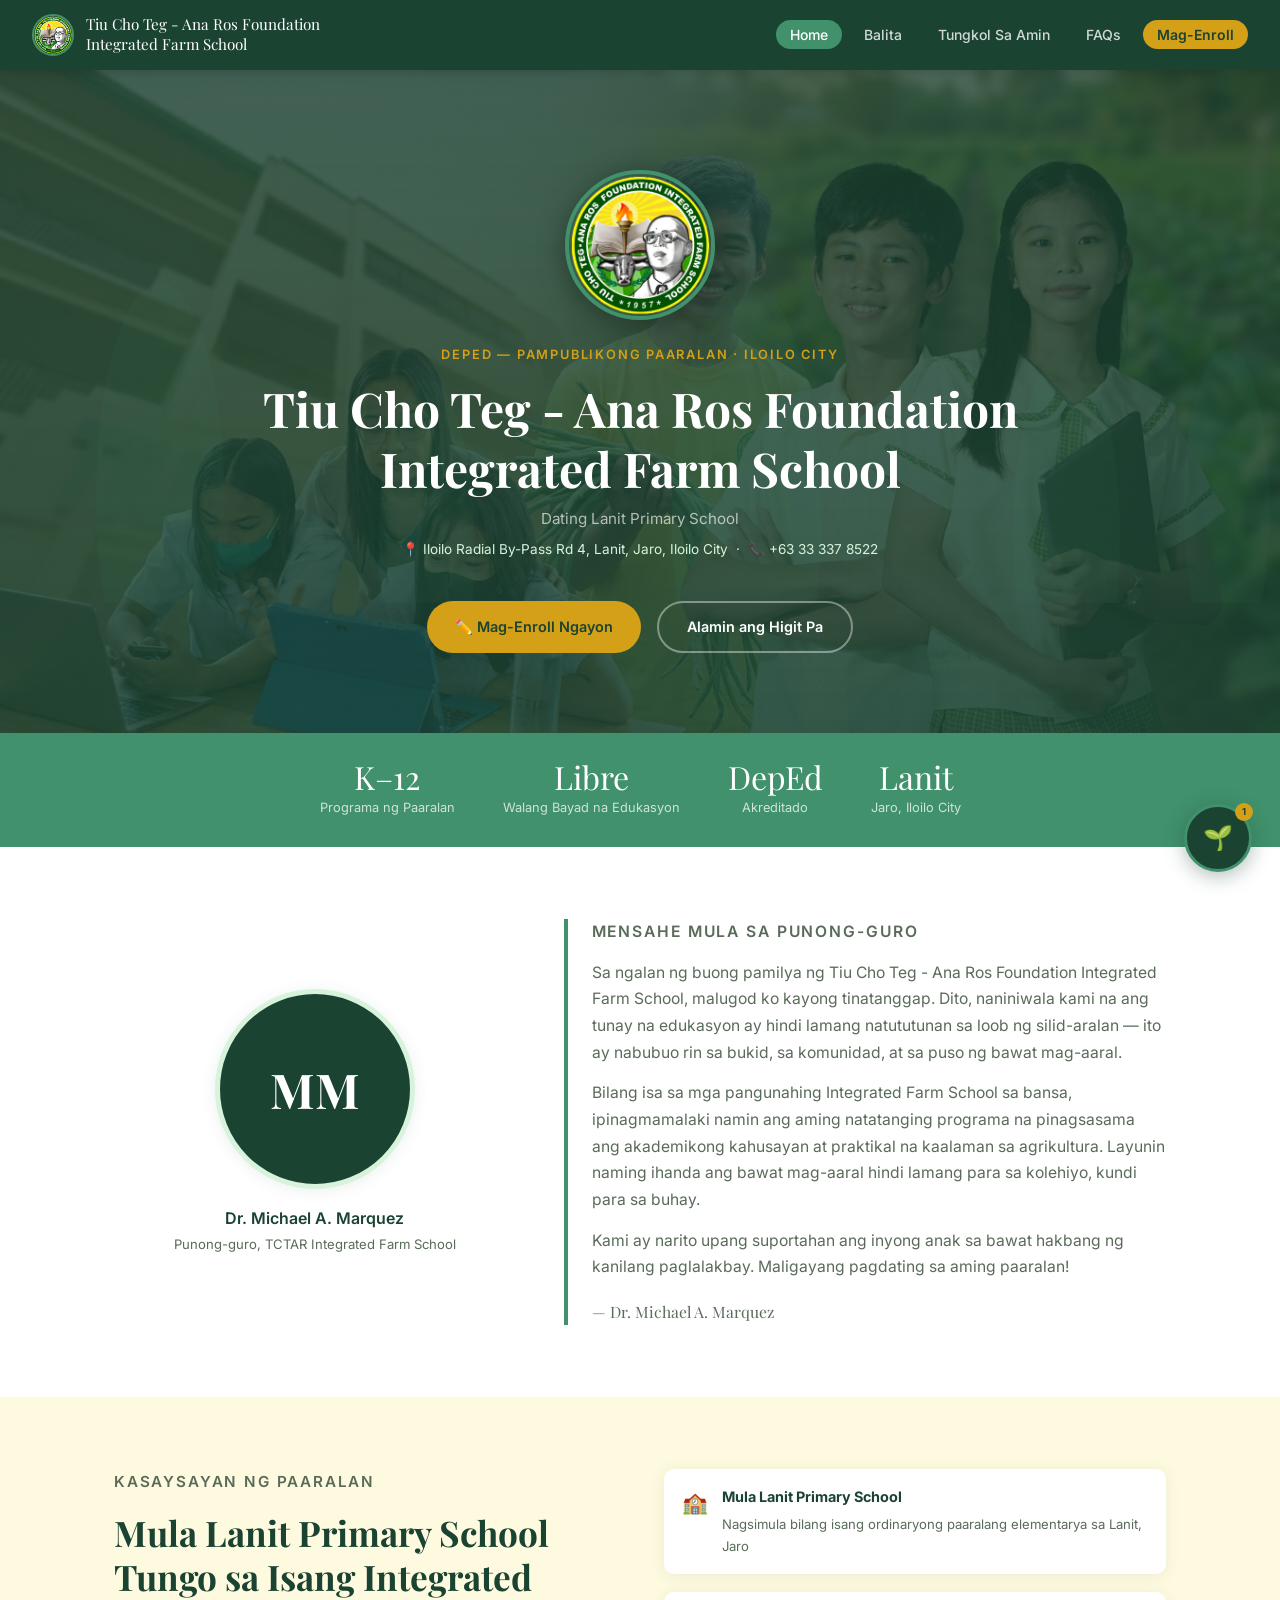
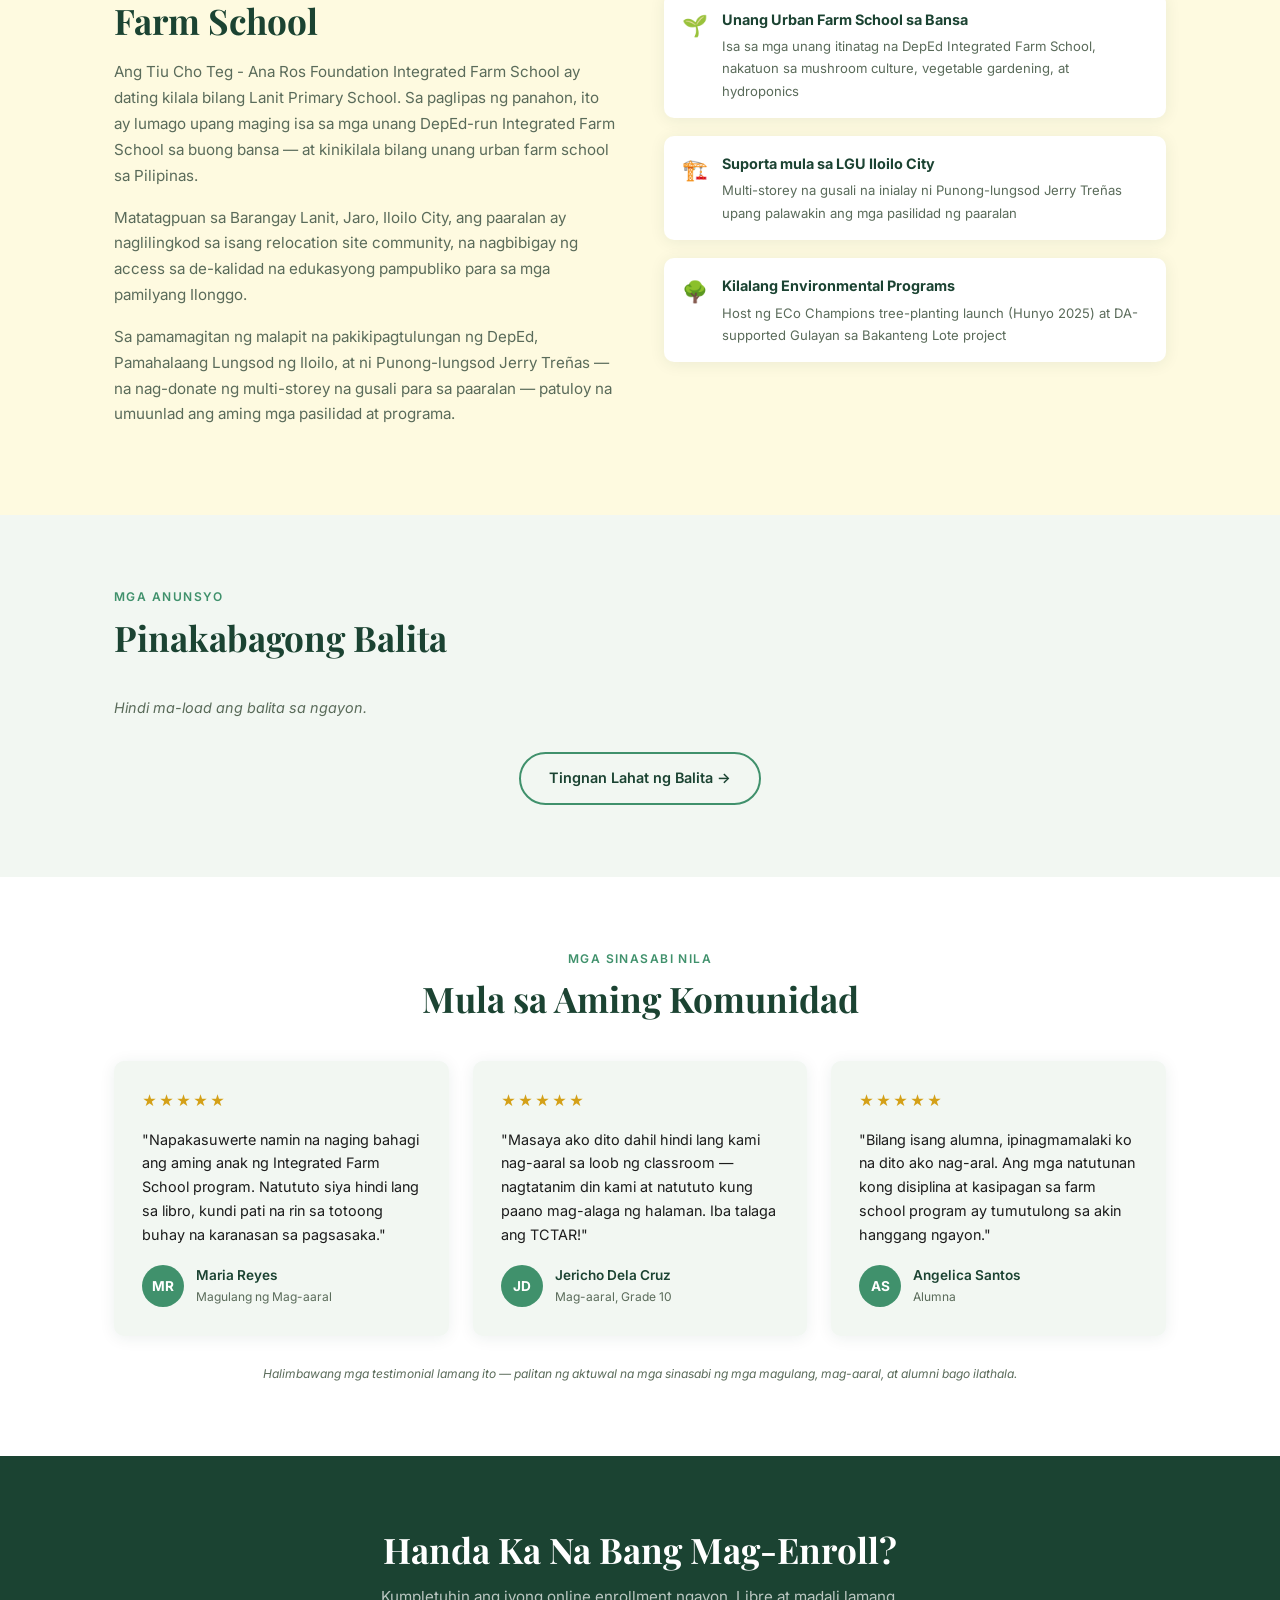
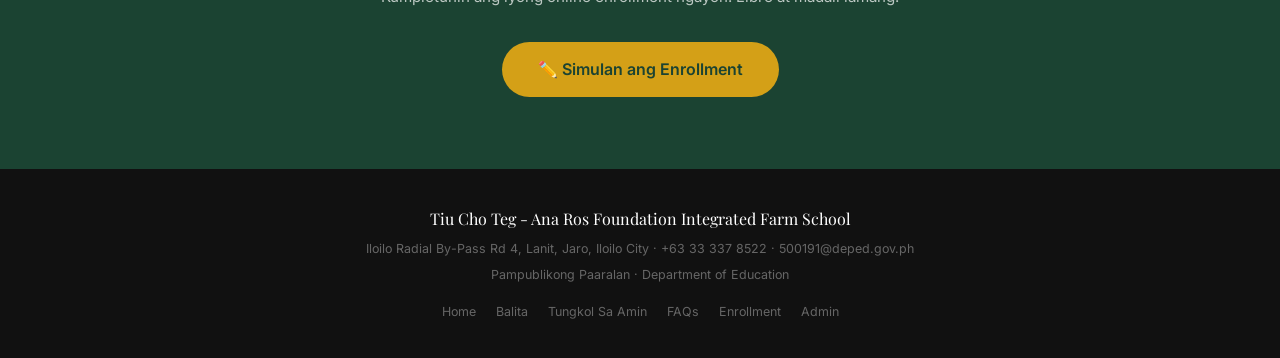
==== index.html @ 8db7ed6f "Add files via upload" ====
<!DOCTYPE html>
<html lang="fil">
<head>
  <meta charset="UTF-8" />
  <meta name="viewport" content="width=device-width, initial-scale=1.0" />
  <title>Tiu Cho Teg - Ana Ros Foundation Integrated Farm School</title>
  <link rel="icon" type="image/png" href="assets/logo.png" />
  <link href="https://fonts.googleapis.com/css2?family=Playfair+Display:wght@600;700&family=Inter:wght@300;400;500;600&display=swap" rel="stylesheet" />
  <style>
/* ============================================================
   TOKENS
============================================================ */
:root {
  --green-dark:   #1B4332;
  --green-mid:    #40916C;
  --green-light:  #D8F3DC;
  --cream:        #FEFAE0;
  --bg:           #F2F7F2;
  --text:         #1C1C1C;
  --text-muted:   #5A6B5A;
  --gold:         #D4A017;
  --white:        #FFFFFF;
  --radius:       10px;
  --shadow:       0 2px 16px rgba(27,67,50,0.08);
}

/* ============================================================
   RESET & BASE
============================================================ */
*, *::before, *::after { box-sizing: border-box; margin: 0; padding: 0; }
html { scroll-behavior: smooth; }
body {
  font-family: 'Inter', sans-serif;
  background: var(--bg);
  color: var(--text);
  line-height: 1.7;
}
img { max-width: 100%; display: block; }
a { color: inherit; text-decoration: none; }

h1, h2, h3 { font-family: 'Playfair Display', serif; line-height: 1.25; }

.container {
  max-width: 1100px;
  margin: 0 auto;
  padding: 0 24px;
}

.section-label {
  font-size: 0.75rem;
  font-weight: 600;
  letter-spacing: 0.12em;
  text-transform: uppercase;
  color: var(--green-mid);
  margin-bottom: 8px;
}

.section-title {
  font-size: clamp(1.6rem, 3vw, 2.2rem);
  color: var(--green-dark);
  margin-bottom: 16px;
}

/* ============================================================
   NAVIGATION
============================================================ */
nav {
  background: var(--green-dark);
  position: sticky;
  top: 0;
  z-index: 100;
  box-shadow: 0 2px 12px rgba(0,0,0,0.2);
}

.nav-inner {
  display: flex;
  align-items: center;
  justify-content: space-between;
  padding: 14px 32px;
  width: 100%;
}

.nav-brand {
  display: flex;
  align-items: center;
  gap: 12px;
  flex-shrink: 0;
}

.nav-logo {
  width: 42px;
  height: 42px;
  border-radius: 50%;
  object-fit: cover;
  border: 2px solid var(--green-mid);
}

.nav-name {
  font-family: 'Playfair Display', serif;
  color: var(--white);
  font-size: 0.95rem;
  line-height: 1.3;
  max-width: 260px;
}

.nav-links {
  display: flex;
  align-items: center;
  gap: 8px;
  list-style: none;
  margin-left: auto;
}

.nav-links a {
  color: rgba(255,255,255,0.8);
  font-size: 0.875rem;
  font-weight: 500;
  padding: 6px 14px;
  border-radius: 20px;
  transition: background 0.2s, color 0.2s;
  white-space: nowrap;
}

.nav-links a:hover,
.nav-links a.active {
  background: var(--green-mid);
  color: var(--white);
}

.nav-enroll {
  background: var(--gold) !important;
  color: var(--green-dark) !important;
  font-weight: 600 !important;
}

.nav-enroll:hover {
  background: #b8880f !important;
  color: var(--white) !important;
}

/* ============================================================
   HERO SECTION
============================================================ */
#hero {
  position: relative;
  background:
    linear-gradient(180deg, rgba(27,67,50,0.78), rgba(27,67,50,0.88)),
    url('assets/Hero.png') center center / cover no-repeat;
  overflow: hidden;
  padding: 100px 24px 80px;
  text-align: center;
}

.hero-bg {
  position: absolute;
  inset: 0;
  opacity: 0.06;
  pointer-events: none;
}

.leaf {
  animation: sway 8s ease-in-out infinite;
  transform-origin: bottom center;
}

.leaf:nth-child(2) { animation-delay: -2s; }
.leaf:nth-child(3) { animation-delay: -4s; }
.leaf:nth-child(4) { animation-delay: -6s; }

@keyframes sway {
  0%, 100% { transform: rotate(-3deg); }
  50%       { transform: rotate(3deg); }
}

@media (prefers-reduced-motion: reduce) {
  .leaf { animation: none; }
}

.hero-content {
  position: relative;
  z-index: 1;
}

.hero-logo {
  width: 150px;
  height: 150px;
  border-radius: 50%;
  object-fit: cover;
  border: 4px solid var(--green-mid);
  margin: 0 auto 24px;
  box-shadow: 0 6px 28px rgba(0,0,0,0.35);
}

.hero-tagline {
  font-size: 0.8rem;
  font-weight: 600;
  letter-spacing: 0.14em;
  text-transform: uppercase;
  color: var(--gold);
  margin-bottom: 12px;
}

.hero-title {
  font-size: clamp(1.8rem, 4vw, 3rem);
  color: var(--white);
  margin-bottom: 8px;
  max-width: 800px;
  margin-left: auto;
  margin-right: auto;
}

.hero-sub {
  font-size: 0.95rem;
  color: rgba(255,255,255,0.65);
  margin-bottom: 6px;
}

.hero-location {
  font-size: 0.85rem;
  color: var(--green-light);
  margin-bottom: 40px;
}

.hero-actions {
  display: flex;
  gap: 16px;
  justify-content: center;
  flex-wrap: wrap;
}

.btn {
  display: inline-flex;
  align-items: center;
  gap: 8px;
  padding: 12px 28px;
  border-radius: 30px;
  font-size: 0.9rem;
  font-weight: 600;
  cursor: pointer;
  border: none;
  transition: transform 0.15s, box-shadow 0.15s;
}

.btn:hover { transform: translateY(-2px); box-shadow: 0 4px 16px rgba(0,0,0,0.2); }

.btn-primary {
  background: var(--gold);
  color: var(--green-dark);
}

.btn-outline {
  background: transparent;
  color: var(--white);
  border: 2px solid rgba(255,255,255,0.4);
}

.btn-outline:hover { border-color: var(--white); }

/* ============================================================
   STATS STRIP
============================================================ */
#stats {
  background: var(--green-mid);
  padding: 28px 24px;
}

.stats-grid {
  display: flex;
  justify-content: center;
  gap: 48px;
  flex-wrap: wrap;
  max-width: 1100px;
  margin: 0 auto;
  text-align: center;
}

.stat-number {
  font-family: 'Playfair Display', serif;
  font-size: 2rem;
  color: var(--white);
  line-height: 1;
}

.stat-label {
  font-size: 0.8rem;
  color: rgba(255,255,255,0.75);
  margin-top: 4px;
}

/* ============================================================
   PRINCIPAL WELCOME SECTION
============================================================ */
#principal-welcome {
  padding: 72px 0;
  background: var(--white);
}

.principal-grid {
  display: grid;
  grid-template-columns: 0.8fr 1.2fr;
  gap: 48px;
  align-items: center;
}

@media (max-width: 720px) {
  .principal-grid { grid-template-columns: 1fr; gap: 32px; }
}

.principal-photo-wrap {
  text-align: center;
}

.principal-photo {
  width: 200px;
  height: 200px;
  border-radius: 50%;
  margin: 0 auto 16px;
  background: var(--green-dark);
  color: var(--white);
  display: flex;
  align-items: center;
  justify-content: center;
  font-family: 'Playfair Display', serif;
  font-size: 3rem;
  font-weight: 700;
  border: 5px solid var(--green-light);
  box-shadow: var(--shadow);
}

.principal-name {
  font-weight: 600;
  color: var(--green-dark);
  font-size: 1rem;
}

.principal-role {
  font-size: 0.82rem;
  color: var(--text-muted);
}

.principal-quote {
  position: relative;
  padding-left: 24px;
  border-left: 4px solid var(--green-mid);
}

.principal-quote p {
  color: var(--text-muted);
  font-size: 0.98rem;
  margin-bottom: 14px;
}

.principal-quote p:last-of-type { margin-bottom: 0; }

.principal-signoff {
  margin-top: 18px;
  font-family: 'Playfair Display', serif;
  color: var(--green-dark);
  font-size: 1.05rem;
}

/* ============================================================
   SCHOOL HISTORY SECTION
============================================================ */
#school-history {
  padding: 72px 0;
  background: var(--cream);
}

.history-grid {
  display: grid;
  grid-template-columns: 1fr 1fr;
  gap: 48px;
  align-items: start;
}

@media (max-width: 720px) {
  .history-grid { grid-template-columns: 1fr; gap: 28px; }
}

.history-text p {
  color: var(--text-muted);
  font-size: 0.95rem;
  margin-bottom: 16px;
}

.history-milestones {
  display: flex;
  flex-direction: column;
  gap: 18px;
}

.milestone-item {
  display: flex;
  gap: 14px;
  align-items: flex-start;
  background: var(--white);
  border-radius: var(--radius);
  padding: 16px 18px;
  box-shadow: var(--shadow);
}

.milestone-icon {
  font-size: 1.3rem;
  flex-shrink: 0;
}

.milestone-item h4 {
  font-size: 0.9rem;
  color: var(--green-dark);
  margin-bottom: 3px;
}

.milestone-item p {
  font-size: 0.82rem;
  color: var(--text-muted);
  margin: 0;
}

/* ============================================================
   VIDEO HIGHLIGHT SECTION
============================================================ */
#video-highlight {
  padding: 72px 0;
  background: var(--white);
}

.video-highlight-header {
  text-align: center;
  max-width: 640px;
  margin: 0 auto 36px;
}

.video-embed-wrapper {
  position: relative;
  width: 100%;
  max-width: 860px;
  margin: 0 auto;
  border-radius: 16px;
  overflow: hidden;
  box-shadow: var(--shadow);
  background: var(--green-dark);
}

.video-embed-wrapper::before {
  content: "";
  display: block;
  padding-top: 56.25%;
}

.video-embed-wrapper iframe {
  position: absolute;
  inset: 0;
  width: 100%;
  height: 100%;
  border: 0;
}

/* ============================================================
   ANNOUNCEMENTS SECTION
============================================================ */
#announcements {
  padding: 72px 0;
  background: var(--bg);
}

.announcements-header {
  margin-bottom: 36px;
}

.announcements-grid {
  display: grid;
  grid-template-columns: repeat(auto-fill, minmax(300px, 1fr));
  gap: 24px;
}

.announcement-card {
  background: var(--white);
  border-radius: var(--radius);
  padding: 28px;
  box-shadow: var(--shadow);
  border-left: 4px solid var(--green-mid);
  transition: transform 0.2s;
}

.announcement-card:hover { transform: translateY(-3px); }

.badge {
  display: inline-block;
  background: var(--green-light);
  color: var(--green-dark);
  font-size: 0.7rem;
  font-weight: 700;
  letter-spacing: 0.08em;
  text-transform: uppercase;
  padding: 3px 10px;
  border-radius: 20px;
  margin-bottom: 12px;
}

.badge-gold {
  background: #FFF3CD;
  color: #856404;
}

.announcement-card h3 {
  font-size: 1.1rem;
  color: var(--green-dark);
  margin-bottom: 10px;
}

.announcement-card p {
  font-size: 0.9rem;
  color: var(--text-muted);
  line-height: 1.6;
}

.announcement-date {
  font-size: 0.78rem;
  color: var(--text-muted);
  margin-top: 16px;
}

.no-content {
  color: var(--text-muted);
  font-size: 0.9rem;
  font-style: italic;
}

/* ============================================================
   TESTIMONIALS SECTION
============================================================ */
#testimonials {
  padding: 72px 0;
  background: var(--white);
}

.testimonials-header {
  text-align: center;
  max-width: 640px;
  margin: 0 auto 40px;
}

.testimonials-grid {
  display: grid;
  grid-template-columns: repeat(auto-fit, minmax(280px, 1fr));
  gap: 24px;
}

.testimonial-card {
  background: var(--bg);
  border-radius: var(--radius);
  padding: 28px;
  box-shadow: var(--shadow);
  display: flex;
  flex-direction: column;
  gap: 14px;
}

.testimonial-stars {
  color: var(--gold);
  font-size: 0.9rem;
  letter-spacing: 2px;
}

.testimonial-text {
  font-size: 0.9rem;
  color: var(--text);
  line-height: 1.65;
  flex-grow: 1;
}

.testimonial-person {
  display: flex;
  align-items: center;
  gap: 12px;
  margin-top: 4px;
}

.testimonial-avatar {
  width: 42px;
  height: 42px;
  border-radius: 50%;
  background: var(--green-mid);
  color: var(--white);
  display: flex;
  align-items: center;
  justify-content: center;
  font-weight: 700;
  font-size: 0.85rem;
  flex-shrink: 0;
}

.testimonial-name {
  font-size: 0.85rem;
  font-weight: 600;
  color: var(--green-dark);
}

.testimonial-role {
  font-size: 0.75rem;
  color: var(--text-muted);
}

.testimonial-disclaimer {
  text-align: center;
  font-size: 0.75rem;
  color: var(--text-muted);
  font-style: italic;
  margin-top: 28px;
}

/* ============================================================
   ENROLLMENT CTA SECTION
============================================================ */
#enroll-cta {
  background: var(--green-dark);
  padding: 72px 24px;
  text-align: center;
}

#enroll-cta h2 {
  color: var(--white);
  font-size: clamp(1.6rem, 3vw, 2.2rem);
  margin-bottom: 12px;
}

#enroll-cta p {
  color: rgba(255,255,255,0.7);
  margin-bottom: 32px;
  font-size: 0.95rem;
}

/* ============================================================
   FOOTER
============================================================ */
footer {
  background: #111;
  padding: 36px 24px;
  text-align: center;
}

.footer-inner {
  max-width: 1100px;
  margin: 0 auto;
}

.footer-name {
  font-family: 'Playfair Display', serif;
  color: var(--white);
  font-size: 1rem;
  margin-bottom: 6px;
}

.footer-meta {
  font-size: 0.78rem;
  color: #666;
  margin-bottom: 4px;
}

.footer-links {
  display: flex;
  justify-content: center;
  gap: 20px;
  margin-top: 16px;
  flex-wrap: wrap;
}

.footer-links a {
  color: #666;
  font-size: 0.78rem;
  transition: color 0.2s;
}

.footer-links a:hover { color: var(--green-mid); }

/* ============================================================
   MOBILE NAV
============================================================ */
.nav-toggle {
  display: none;
  background: none;
  border: none;
  cursor: pointer;
  color: var(--white);
  font-size: 1.5rem;
  margin-left: 12px;
}

@media (max-width: 768px) {
  .nav-toggle { display: block; }
  .nav-links {
    display: none;
    position: absolute;
    top: 70px;
    left: 0;
    right: 0;
    background: var(--green-dark);
    flex-direction: column;
    align-items: stretch;
    padding: 16px 24px;
    gap: 4px;
    border-top: 1px solid rgba(255,255,255,0.1);
    margin-left: 0;
  }
  .nav-links.open { display: flex; }
  .nav-links a { padding: 10px 14px; }
}

  </style>
</head>
<body>

  <!-- NAVIGATION (injected by assets/nav.js) -->
  <div id="nav-root"></div>

  <!-- ============================================================
       HERO
  ============================================================ -->
  <section id="hero">
    <svg class="hero-bg" viewBox="0 0 1200 500" preserveAspectRatio="xMidYMid slice">
      <g fill="#40916C">
        <ellipse class="leaf" cx="150" cy="400" rx="60" ry="200" />
        <ellipse class="leaf" cx="400" cy="450" rx="45" ry="160" />
        <ellipse class="leaf" cx="700" cy="420" rx="70" ry="220" />
        <ellipse class="leaf" cx="1000" cy="440" rx="50" ry="180" />
        <ellipse class="leaf" cx="1150" cy="410" rx="40" ry="150" />
      </g>
    </svg>

    <div class="hero-content">
      <img src="assets/logo.png" alt="School Logo" class="hero-logo" />
      <p class="hero-tagline">DepEd — Pampublikong Paaralan · Iloilo City</p>
      <h1 class="hero-title">Tiu Cho Teg - Ana Ros Foundation Integrated Farm School</h1>
      <p class="hero-sub">Dating Lanit Primary School</p>
      <p class="hero-location">📍 Iloilo Radial By-Pass Rd 4, Lanit, Jaro, Iloilo City &nbsp;·&nbsp; 📞 +63 33 337 8522</p>
      <div class="hero-actions">
        <a href="enrollment.html" class="btn btn-primary">✏️ Mag-Enroll Ngayon</a>
        <a href="about.html" class="btn btn-outline">Alamin ang Higit Pa</a>
      </div>
    </div>
  </section>

  <!-- ============================================================
       STATS STRIP
  ============================================================ -->
  <section id="stats">
    <div class="stats-grid">
      <div>
        <div class="stat-number">K–12</div>
        <div class="stat-label">Programa ng Paaralan</div>
      </div>
      <div>
        <div class="stat-number">Libre</div>
        <div class="stat-label">Walang Bayad na Edukasyon</div>
      </div>
      <div>
        <div class="stat-number">DepEd</div>
        <div class="stat-label">Akreditado</div>
      </div>
      <div>
        <div class="stat-number">Lanit</div>
        <div class="stat-label">Jaro, Iloilo City</div>
      </div>
    </div>
  </section>

  <!-- ============================================================
       PRINCIPAL'S WELCOME MESSAGE
       Placeholder message — replace name, photo, and quote with
       the actual principal's before go-live.
  ============================================================ -->
  <section id="principal-welcome">
    <div class="container">
      <div class="principal-grid">
        <div class="principal-photo-wrap">
          <div class="principal-photo">MM</div>
          <div class="principal-name">Dr. Michael A. Marquez</div>
          <div class="principal-role">Punong-guro, TCTAR Integrated Farm School</div>
        </div>
        <div class="principal-quote">
          <p class="section-label">Mensahe Mula sa Punong-guro</p>
          <p>Sa ngalan ng buong pamilya ng Tiu Cho Teg - Ana Ros Foundation Integrated Farm School, malugod ko kayong tinatanggap. Dito, naniniwala kami na ang tunay na edukasyon ay hindi lamang natututunan sa loob ng silid-aralan — ito ay nabubuo rin sa bukid, sa komunidad, at sa puso ng bawat mag-aaral.</p>
          <p>Bilang isa sa mga pangunahing Integrated Farm School sa bansa, ipinagmamalaki namin ang aming natatanging programa na pinagsasama ang akademikong kahusayan at praktikal na kaalaman sa agrikultura. Layunin naming ihanda ang bawat mag-aaral hindi lamang para sa kolehiyo, kundi para sa buhay.</p>
          <p>Kami ay narito upang suportahan ang inyong anak sa bawat hakbang ng kanilang paglalakbay. Maligayang pagdating sa aming paaralan!</p>
          <p class="principal-signoff">— Dr. Michael A. Marquez</p>
        </div>
      </div>
    </div>
  </section>

  <!-- ============================================================
       SCHOOL HISTORY
  ============================================================ -->
  <section id="school-history">
    <div class="container">
      <div class="history-grid">
        <div class="history-text">
          <p class="section-label">Kasaysayan ng Paaralan</p>
          <h2 class="section-title">Mula Lanit Primary School Tungo sa Isang Integrated Farm School</h2>
          <p>Ang Tiu Cho Teg - Ana Ros Foundation Integrated Farm School ay dating kilala bilang Lanit Primary School. Sa paglipas ng panahon, ito ay lumago upang maging isa sa mga unang DepEd-run Integrated Farm School sa buong bansa — at kinikilala bilang unang urban farm school sa Pilipinas.</p>
          <p>Matatagpuan sa Barangay Lanit, Jaro, Iloilo City, ang paaralan ay naglilingkod sa isang relocation site community, na nagbibigay ng access sa de-kalidad na edukasyong pampubliko para sa mga pamilyang Ilonggo.</p>
          <p>Sa pamamagitan ng malapit na pakikipagtulungan ng DepEd, Pamahalaang Lungsod ng Iloilo, at ni Punong-lungsod Jerry Treñas — na nag-donate ng multi-storey na gusali para sa paaralan — patuloy na umuunlad ang aming mga pasilidad at programa.</p>
        </div>
        <div class="history-milestones">
          <div class="milestone-item">
            <div class="milestone-icon">🏫</div>
            <div>
              <h4>Mula Lanit Primary School</h4>
              <p>Nagsimula bilang isang ordinaryong paaralang elementarya sa Lanit, Jaro</p>
            </div>
          </div>
          <div class="milestone-item">
            <div class="milestone-icon">🌱</div>
            <div>
              <h4>Unang Urban Farm School sa Bansa</h4>
              <p>Isa sa mga unang itinatag na DepEd Integrated Farm School, nakatuon sa mushroom culture, vegetable gardening, at hydroponics</p>
            </div>
          </div>
          <div class="milestone-item">
            <div class="milestone-icon">🏗️</div>
            <div>
              <h4>Suporta mula sa LGU Iloilo City</h4>
              <p>Multi-storey na gusali na inialay ni Punong-lungsod Jerry Treñas upang palawakin ang mga pasilidad ng paaralan</p>
            </div>
          </div>
          <div class="milestone-item">
            <div class="milestone-icon">🌳</div>
            <div>
              <h4>Kilalang Environmental Programs</h4>
              <p>Host ng ECo Champions tree-planting launch (Hunyo 2025) at DA-supported Gulayan sa Bakanteng Lote project</p>
            </div>
          </div>
        </div>
      </div>
    </div>
  </section>

  <!-- ============================================================
       VIDEO HIGHLIGHT
  ============================================================ -->
  <section id="video-highlight" style="display:none;">
    <div class="container">
      <div class="video-highlight-header">
        <p class="section-label">Panoorin</p>
        <h2 class="section-title">Kilalanin ang Aming Paaralan</h2>
        <p id="videoDescription" style="color:var(--text-muted); font-size:0.92rem;"></p>
      </div>
      <div class="video-embed-wrapper" id="videoEmbedWrapper"></div>
    </div>
  </section>

  <!-- ============================================================
       LATEST ANNOUNCEMENT PREVIEW
  ============================================================ -->
  <section id="announcements">
    <div class="container">
      <div class="announcements-header">
        <p class="section-label">Mga Anunsyo</p>
        <h2 class="section-title">Pinakabagong Balita</h2>
      </div>
      <div class="announcements-grid" id="announcementsGrid">
        <p class="no-content">Naglo-load ng mga anunsyo...</p>
      </div>
      <div style="text-align:center; margin-top:32px;">
        <a href="announcements.html" class="btn btn-outline" style="color:var(--green-dark); border-color:var(--green-mid);">Tingnan Lahat ng Balita →</a>
      </div>
    </div>
  </section>

  <!-- ============================================================
       TESTIMONIALS (placeholder — replace with real quotes/photos)
  ============================================================ -->
  <section id="testimonials">
    <div class="container">
      <div class="testimonials-header">
        <p class="section-label">Mga Sinasabi Nila</p>
        <h2 class="section-title">Mula sa Aming Komunidad</h2>
      </div>
      <div class="testimonials-grid">
        <div class="testimonial-card">
          <div class="testimonial-stars">★★★★★</div>
          <p class="testimonial-text">"Napakasuwerte namin na naging bahagi ang aming anak ng Integrated Farm School program. Natututo siya hindi lang sa libro, kundi pati na rin sa totoong buhay na karanasan sa pagsasaka."</p>
          <div class="testimonial-person">
            <div class="testimonial-avatar">MR</div>
            <div>
              <div class="testimonial-name">Maria Reyes</div>
              <div class="testimonial-role">Magulang ng Mag-aaral</div>
            </div>
          </div>
        </div>
        <div class="testimonial-card">
          <div class="testimonial-stars">★★★★★</div>
          <p class="testimonial-text">"Masaya ako dito dahil hindi lang kami nag-aaral sa loob ng classroom — nagtatanim din kami at natututo kung paano mag-alaga ng halaman. Iba talaga ang TCTAR!"</p>
          <div class="testimonial-person">
            <div class="testimonial-avatar">JD</div>
            <div>
              <div class="testimonial-name">Jericho Dela Cruz</div>
              <div class="testimonial-role">Mag-aaral, Grade 10</div>
            </div>
          </div>
        </div>
        <div class="testimonial-card">
          <div class="testimonial-stars">★★★★★</div>
          <p class="testimonial-text">"Bilang isang alumna, ipinagmamalaki ko na dito ako nag-aral. Ang mga natutunan kong disiplina at kasipagan sa farm school program ay tumutulong sa akin hanggang ngayon."</p>
          <div class="testimonial-person">
            <div class="testimonial-avatar">AS</div>
            <div>
              <div class="testimonial-name">Angelica Santos</div>
              <div class="testimonial-role">Alumna</div>
            </div>
          </div>
        </div>
      </div>
      <p class="testimonial-disclaimer">Halimbawang mga testimonial lamang ito — palitan ng aktuwal na mga sinasabi ng mga magulang, mag-aaral, at alumni bago ilathala.</p>
    </div>
  </section>

  <!-- ============================================================
       ENROLLMENT CTA
  ============================================================ -->
  <section id="enroll-cta">
    <h2>Handa Ka Na Bang Mag-Enroll?</h2>
    <p>Kumpletuhin ang iyong online enrollment ngayon. Libre at madali lamang.</p>
    <a href="enrollment.html" class="btn btn-primary" style="font-size:1rem; padding:14px 36px;">
      ✏️ Simulan ang Enrollment
    </a>
  </section>

  <!-- FOOTER (injected by assets/nav.js) -->
  <div id="footer-root"></div>

  <!-- ============================================================
       SCRIPTS
  ============================================================ -->
  <script>
const SITE_LINKS = [
  { id: 'home',          href: 'index.html',         label: 'Home' },
  { id: 'announcements',  href: 'announcements.html', label: 'Balita' },
  { id: 'about',          href: 'about.html',         label: 'Tungkol Sa Amin' },
  { id: 'faqs',           href: 'faqs.html',          label: 'FAQs' },
  { id: 'enrollment',     href: 'enrollment.html',    label: 'Mag-Enroll', enroll: true },
];

function renderNav(activePage) {
  const root = document.getElementById('nav-root');
  if (!root) return;

  const linksHtml = SITE_LINKS.map(link => {
    const classes = [
      link.id === activePage ? 'active' : '',
      link.enroll ? 'nav-enroll' : ''
    ].filter(Boolean).join(' ');
    return `<li><a href="${link.href}"${classes ? ` class="${classes}"` : ''}>${link.label}</a></li>`;
  }).join('');

  root.innerHTML = `
    <nav>
      <div class="nav-inner">
        <div class="nav-brand">
          <a href="index.html" style="display:flex; align-items:center; gap:12px;">
            <img src="assets/logo.png" alt="School Logo" class="nav-logo" />
            <span class="nav-name">Tiu Cho Teg - Ana Ros Foundation Integrated Farm School</span>
          </a>
        </div>
        <button class="nav-toggle" onclick="toggleNav()" aria-label="Menu">☰</button>
        <ul class="nav-links" id="navLinks">
          ${linksHtml}
        </ul>
      </div>
    </nav>
  `;
}

function renderFooter() {
  const root = document.getElementById('footer-root');
  if (!root) return;

  root.innerHTML = `
    <footer>
      <div class="footer-inner">
        <p class="footer-name">Tiu Cho Teg - Ana Ros Foundation Integrated Farm School</p>
        <p class="footer-meta">Iloilo Radial By-Pass Rd 4, Lanit, Jaro, Iloilo City · +63 33 337 8522 · 500191@deped.gov.ph</p>
        <p class="footer-meta">Pampublikong Paaralan · Department of Education</p>
        <div class="footer-links">
          <a href="index.html">Home</a>
          <a href="announcements.html">Balita</a>
          <a href="about.html">Tungkol Sa Amin</a>
          <a href="faqs.html">FAQs</a>
          <a href="enrollment.html">Enrollment</a>
          <a href="admin.html">Admin</a>
        </div>
      </div>
    </footer>
  `;
}

function toggleNav() {
  document.getElementById('navLinks').classList.toggle('open');
}

function initSite(activePage) {
  renderNav(activePage);
  renderFooter();
}

initSite('home');

// --- Load announcements + video from the live API ---
const API = 'https://tctar-api.onrender.com';

async function loadData() {
  try {
    const [annRes, vidRes] = await Promise.all([
      fetch(`${API}/website/announcements`),
      fetch(`${API}/website/video`)
    ]);
    const announcements = await annRes.json();
    const video = await vidRes.json();
    renderLatestAnnouncement(announcements[0] || null);
    renderVideo(video);
  } catch (e) {
    document.getElementById('announcementsGrid').innerHTML =
      '<p class="no-content">Hindi ma-load ang balita sa ngayon.</p>';
  }
}

function extractYouTubeId(url) {
  if (!url) return null;
  const patterns = [
    /youtu\.be\/([a-zA-Z0-9_-]{11})/,
    /youtube\.com\/watch\?v=([a-zA-Z0-9_-]{11})/,
    /youtube\.com\/shorts\/([a-zA-Z0-9_-]{11})/,
    /youtube\.com\/embed\/([a-zA-Z0-9_-]{11})/
  ];
  for (const p of patterns) {
    const m = url.match(p);
    if (m) return m[1];
  }
  return null;
}

function renderVideo(video) {
  const section = document.getElementById('video-highlight');
  const wrapper = document.getElementById('videoEmbedWrapper');
  const desc = document.getElementById('videoDescription');
  const videoId = video && video.url ? extractYouTubeId(video.url) : null;
  if (!videoId) { section.style.display = 'none'; return; }
  desc.textContent = video.description || '';
  wrapper.innerHTML = `
    <iframe
      src="https://www.youtube-nocookie.com/embed/${videoId}"
      title="School Video"
      loading="lazy"
      allow="accelerometer; autoplay; clipboard-write; encrypted-media; gyroscope; picture-in-picture"
      allowfullscreen>
    </iframe>
  `;
  section.style.display = 'block';
}

function renderLatestAnnouncement(a) {
  const grid = document.getElementById('announcementsGrid');
  if (!a) {
    grid.innerHTML = '<p class="no-content">Walang balita sa ngayon.</p>';
    return;
  }
  const excerpt = a.body.length > 120 ? a.body.substring(0, 120) + '...' : a.body;
  grid.innerHTML = `
    <div class="announcement-card" style="cursor:pointer;" onclick="window.location='announcements.html'">
      <span class="badge badge-gold">${a.badge}</span>
      <h3>${a.title}</h3>
      <p>${excerpt}</p>
      <p class="announcement-date">${formatDate(a.date)}</p>
      <p style="margin-top:12px; color:var(--green-mid); font-size:0.82rem; font-weight:600;">Basahin ang buong balita →</p>
    </div>
  `;
}

function formatDate(dateStr) {
  const d = new Date(dateStr);
  return d.toLocaleDateString('fil-PH', { year: 'numeric', month: 'long', day: 'numeric' });
}

loadData();
  </script>
  <script src="chatbot.js"></script>
</body>
</html>
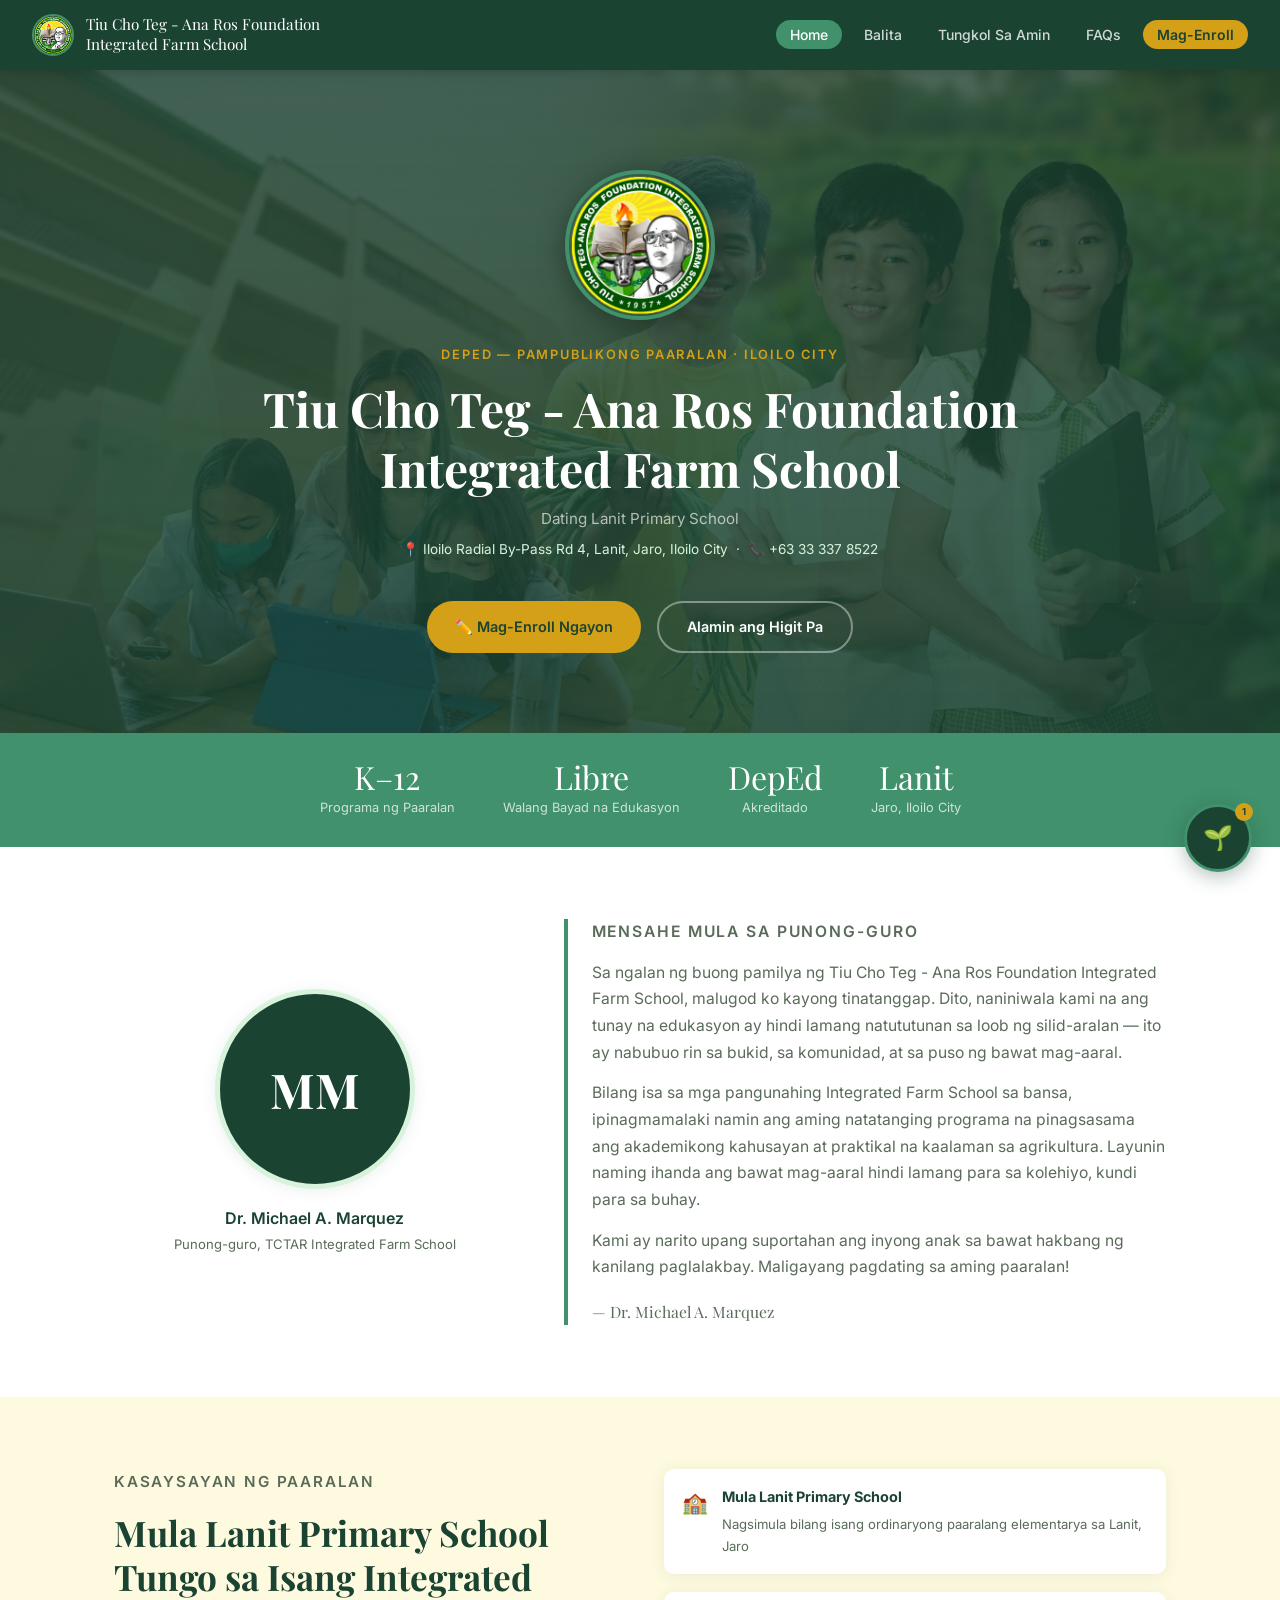
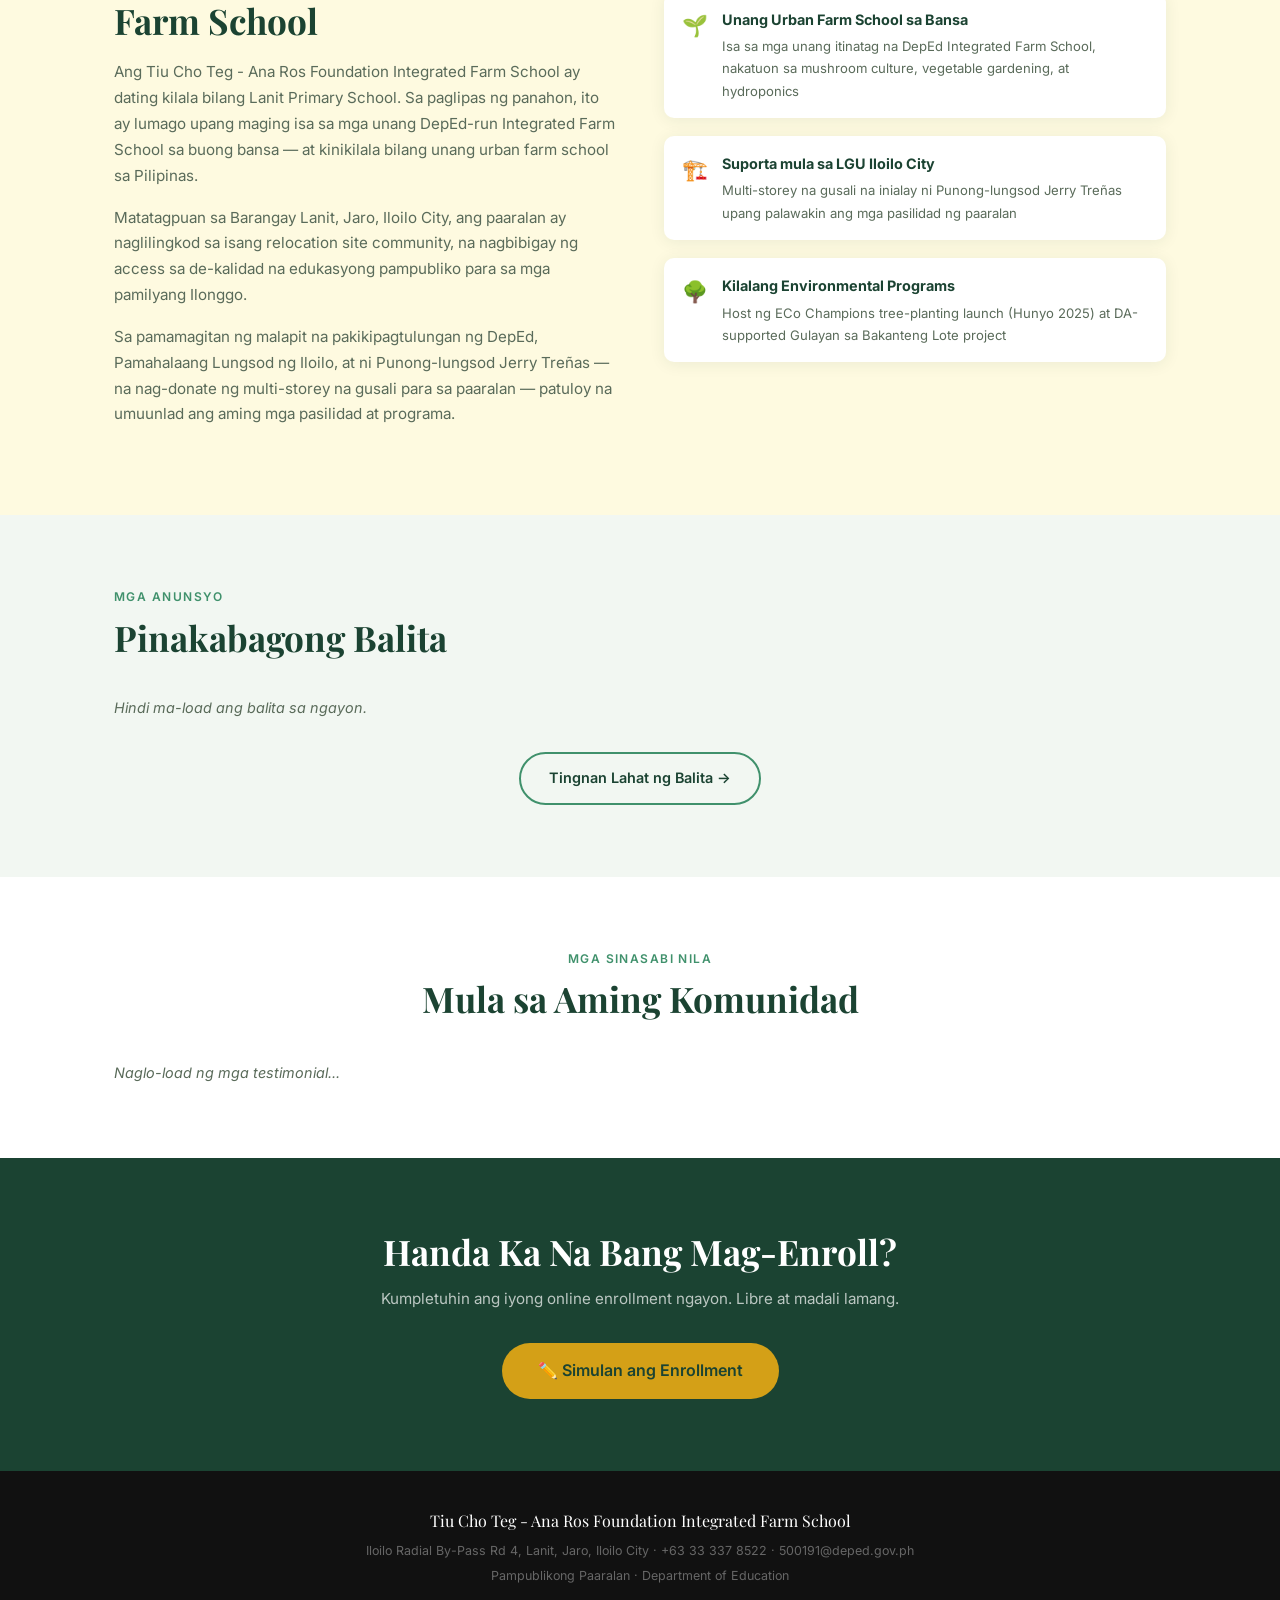
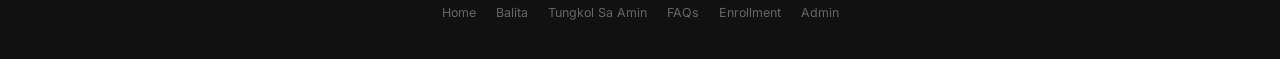
==== commit fd2a1252: "Add files via upload" ====
--- a/index.html
+++ b/index.html
@@ -877,42 +877,10 @@
         <p class="section-label">Mga Sinasabi Nila</p>
         <h2 class="section-title">Mula sa Aming Komunidad</h2>
       </div>
-      <div class="testimonials-grid">
-        <div class="testimonial-card">
-          <div class="testimonial-stars">★★★★★</div>
-          <p class="testimonial-text">"Napakasuwerte namin na naging bahagi ang aming anak ng Integrated Farm School program. Natututo siya hindi lang sa libro, kundi pati na rin sa totoong buhay na karanasan sa pagsasaka."</p>
-          <div class="testimonial-person">
-            <div class="testimonial-avatar">MR</div>
-            <div>
-              <div class="testimonial-name">Maria Reyes</div>
-              <div class="testimonial-role">Magulang ng Mag-aaral</div>
-            </div>
-          </div>
-        </div>
-        <div class="testimonial-card">
-          <div class="testimonial-stars">★★★★★</div>
-          <p class="testimonial-text">"Masaya ako dito dahil hindi lang kami nag-aaral sa loob ng classroom — nagtatanim din kami at natututo kung paano mag-alaga ng halaman. Iba talaga ang TCTAR!"</p>
-          <div class="testimonial-person">
-            <div class="testimonial-avatar">JD</div>
-            <div>
-              <div class="testimonial-name">Jericho Dela Cruz</div>
-              <div class="testimonial-role">Mag-aaral, Grade 10</div>
-            </div>
-          </div>
-        </div>
-        <div class="testimonial-card">
-          <div class="testimonial-stars">★★★★★</div>
-          <p class="testimonial-text">"Bilang isang alumna, ipinagmamalaki ko na dito ako nag-aral. Ang mga natutunan kong disiplina at kasipagan sa farm school program ay tumutulong sa akin hanggang ngayon."</p>
-          <div class="testimonial-person">
-            <div class="testimonial-avatar">AS</div>
-            <div>
-              <div class="testimonial-name">Angelica Santos</div>
-              <div class="testimonial-role">Alumna</div>
-            </div>
-          </div>
-        </div>
-      </div>
-      <p class="testimonial-disclaimer">Halimbawang mga testimonial lamang ito — palitan ng aktuwal na mga sinasabi ng mga magulang, mag-aaral, at alumni bago ilathala.</p>
+      <div class="testimonials-grid" id="testimonialsGrid">
+        <p class="no-content">Naglo-load ng mga testimonial...</p>
+      </div>
+      <p class="testimonial-disclaimer" id="testimonialDisclaimer" style="display:none;">Halimbawang mga testimonial lamang ito — palitan ng aktuwal na mga sinasabi ng mga magulang, mag-aaral, at alumni bago ilathala.</p>
     </div>
   </section>
 
@@ -1011,14 +979,17 @@
 
 async function loadData() {
   try {
-    const [annRes, vidRes] = await Promise.all([
+    const [annRes, vidRes, testRes] = await Promise.all([
       fetch(`${API}/website/announcements`),
-      fetch(`${API}/website/video`)
+      fetch(`${API}/website/video`),
+      fetch(`${API}/website/testimonials`)
     ]);
     const announcements = await annRes.json();
     const video = await vidRes.json();
+    const testimonials = await testRes.json();
     renderLatestAnnouncement(announcements[0] || null);
     renderVideo(video);
+    renderTestimonials(testimonials);
   } catch (e) {
     document.getElementById('announcementsGrid').innerHTML =
       '<p class="no-content">Hindi ma-load ang balita sa ngayon.</p>';
@@ -1077,6 +1048,43 @@
   `;
 }
 
+function renderTestimonials(testimonials) {
+  const grid = document.getElementById('testimonialsGrid');
+  const disclaimer = document.getElementById('testimonialDisclaimer');
+
+  const SAMPLE_TESTIMONIALS = [
+    { name: 'Maria Reyes', role: 'Magulang ng Mag-aaral', rating: 5,
+      quote: 'Napakasuwerte namin na naging bahagi ang aming anak ng Integrated Farm School program. Natututo siya hindi lang sa libro, kundi pati na rin sa totoong buhay na karanasan sa pagsasaka.' },
+    { name: 'Jericho Dela Cruz', role: 'Mag-aaral, Grade 10', rating: 5,
+      quote: 'Masaya ako dito dahil hindi lang kami nag-aaral sa loob ng classroom — nagtatanim din kami at natututo kung paano mag-alaga ng halaman. Iba talaga ang TCTAR!' },
+    { name: 'Angelica Santos', role: 'Alumna', rating: 5,
+      quote: 'Bilang isang alumna, ipinagmamalaki ko na dito ako nag-aral. Ang mga natutunan kong disiplina at kasipagan sa farm school program ay tumutulong sa akin hanggang ngayon.' }
+  ];
+
+  const usingSamples = !testimonials || testimonials.length === 0;
+  const list = usingSamples ? SAMPLE_TESTIMONIALS : testimonials;
+
+  disclaimer.style.display = usingSamples ? 'block' : 'none';
+
+  grid.innerHTML = list.map(t => {
+    const initials = t.name.split(' ').map(w => w[0]).join('').substring(0, 2).toUpperCase();
+    const stars = '★'.repeat(t.rating) + '☆'.repeat(5 - t.rating);
+    return `
+      <div class="testimonial-card">
+        <div class="testimonial-stars">${stars}</div>
+        <p class="testimonial-text">"${t.quote}"</p>
+        <div class="testimonial-person">
+          <div class="testimonial-avatar">${initials}</div>
+          <div>
+            <div class="testimonial-name">${t.name}</div>
+            <div class="testimonial-role">${t.role}</div>
+          </div>
+        </div>
+      </div>
+    `;
+  }).join('');
+}
+
 function formatDate(dateStr) {
   const d = new Date(dateStr);
   return d.toLocaleDateString('fil-PH', { year: 'numeric', month: 'long', day: 'numeric' });
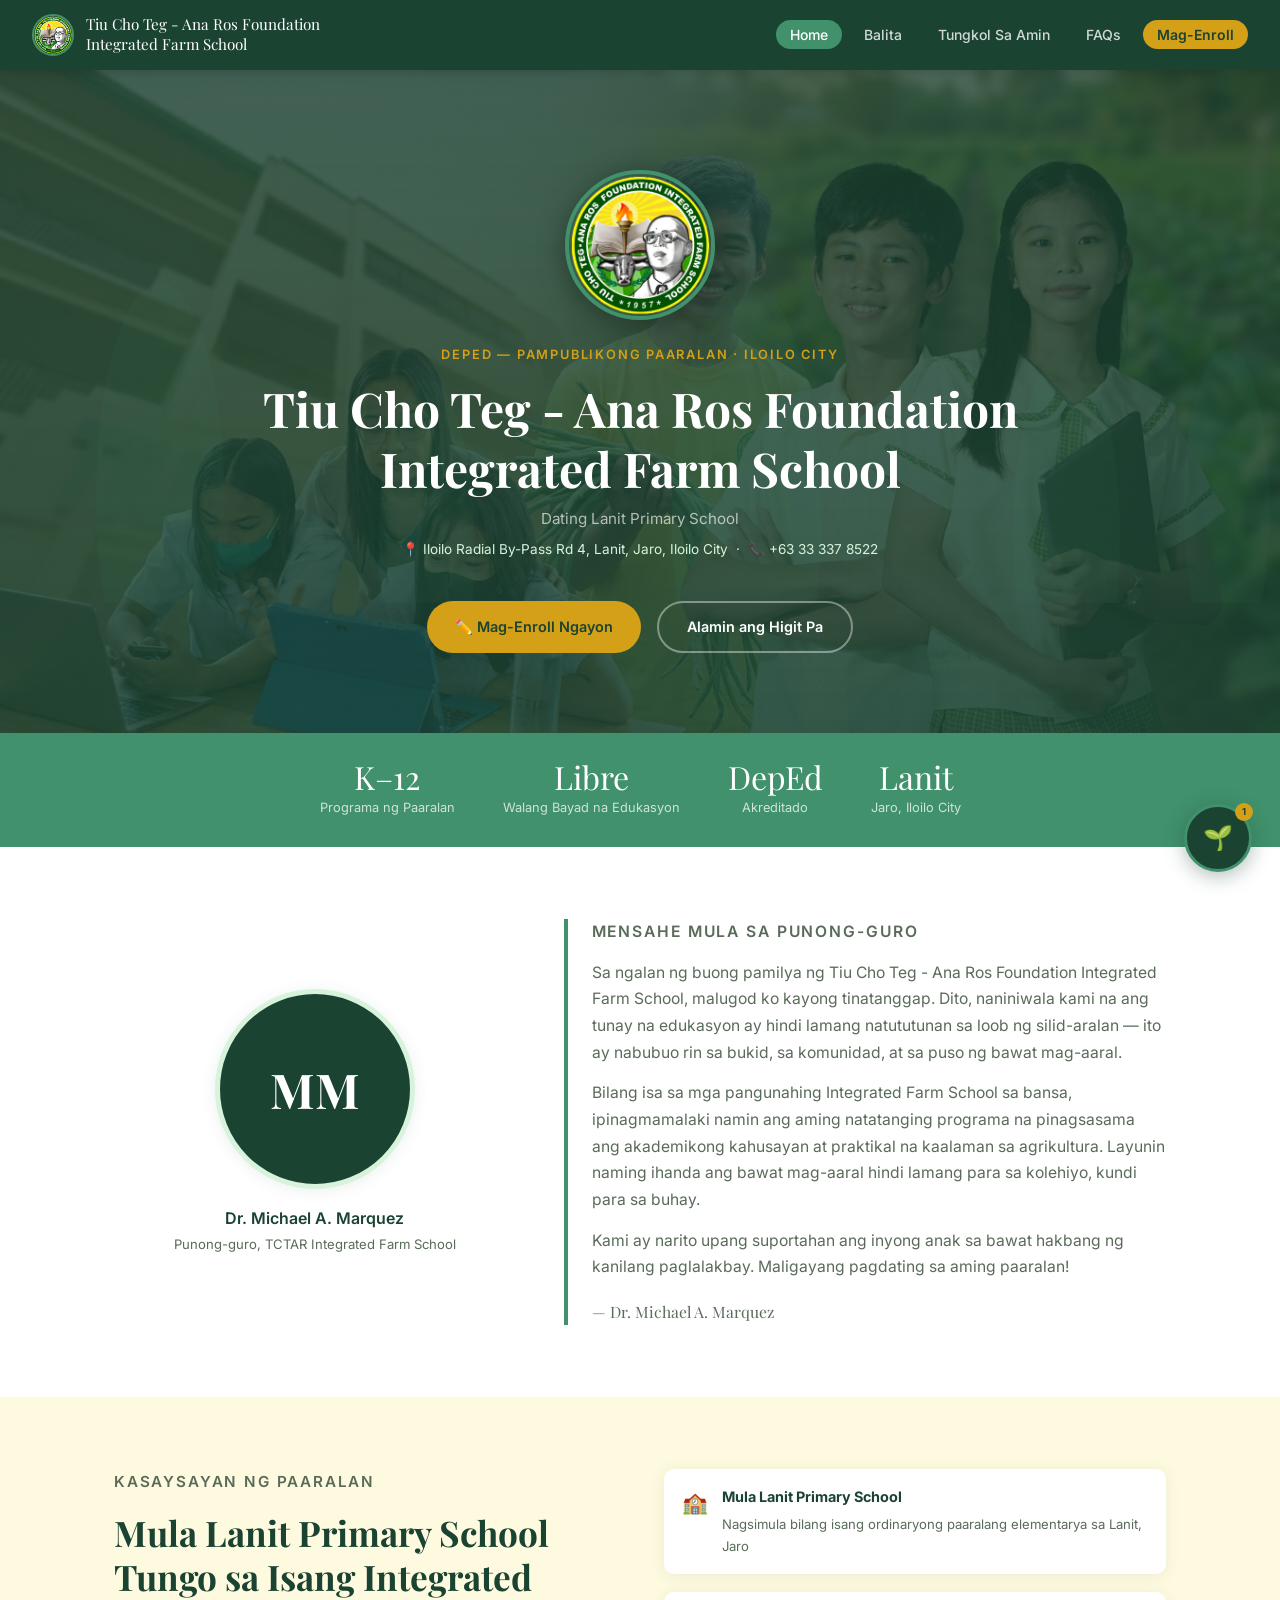
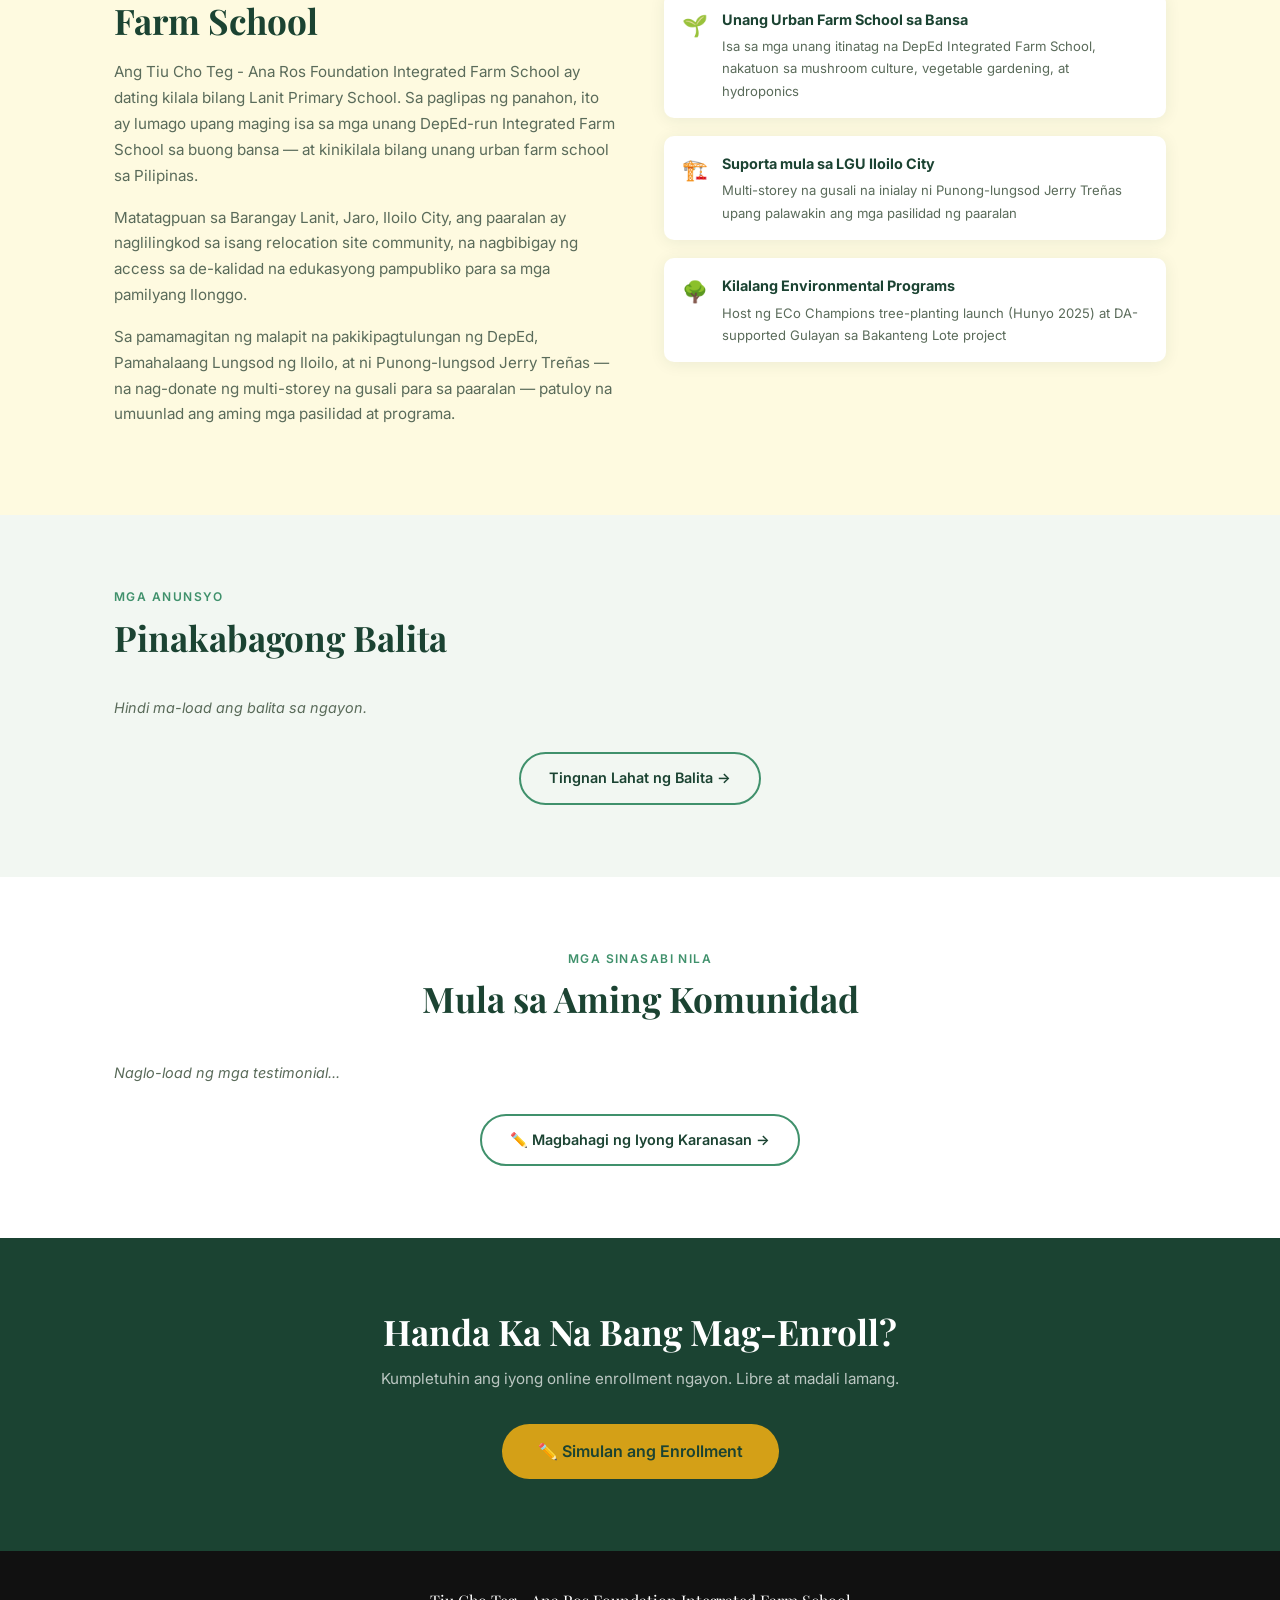
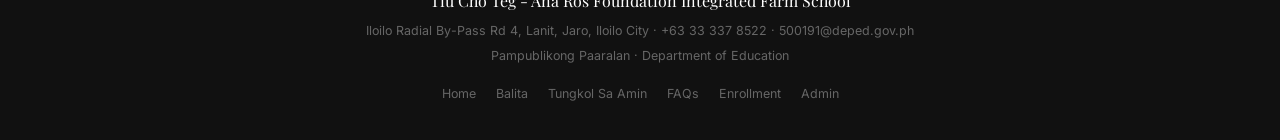
==== commit 526afa37: "Add files via upload" ====
--- a/index.html
+++ b/index.html
@@ -881,6 +881,9 @@
         <p class="no-content">Naglo-load ng mga testimonial...</p>
       </div>
       <p class="testimonial-disclaimer" id="testimonialDisclaimer" style="display:none;">Halimbawang mga testimonial lamang ito — palitan ng aktuwal na mga sinasabi ng mga magulang, mag-aaral, at alumni bago ilathala.</p>
+      <div style="text-align:center; margin-top:28px;">
+        <a href="submit-testimonial.html" class="btn btn-outline" style="color:var(--green-dark); border-color:var(--green-mid);">✏️ Magbahagi ng Iyong Karanasan →</a>
+      </div>
     </div>
   </section>
 
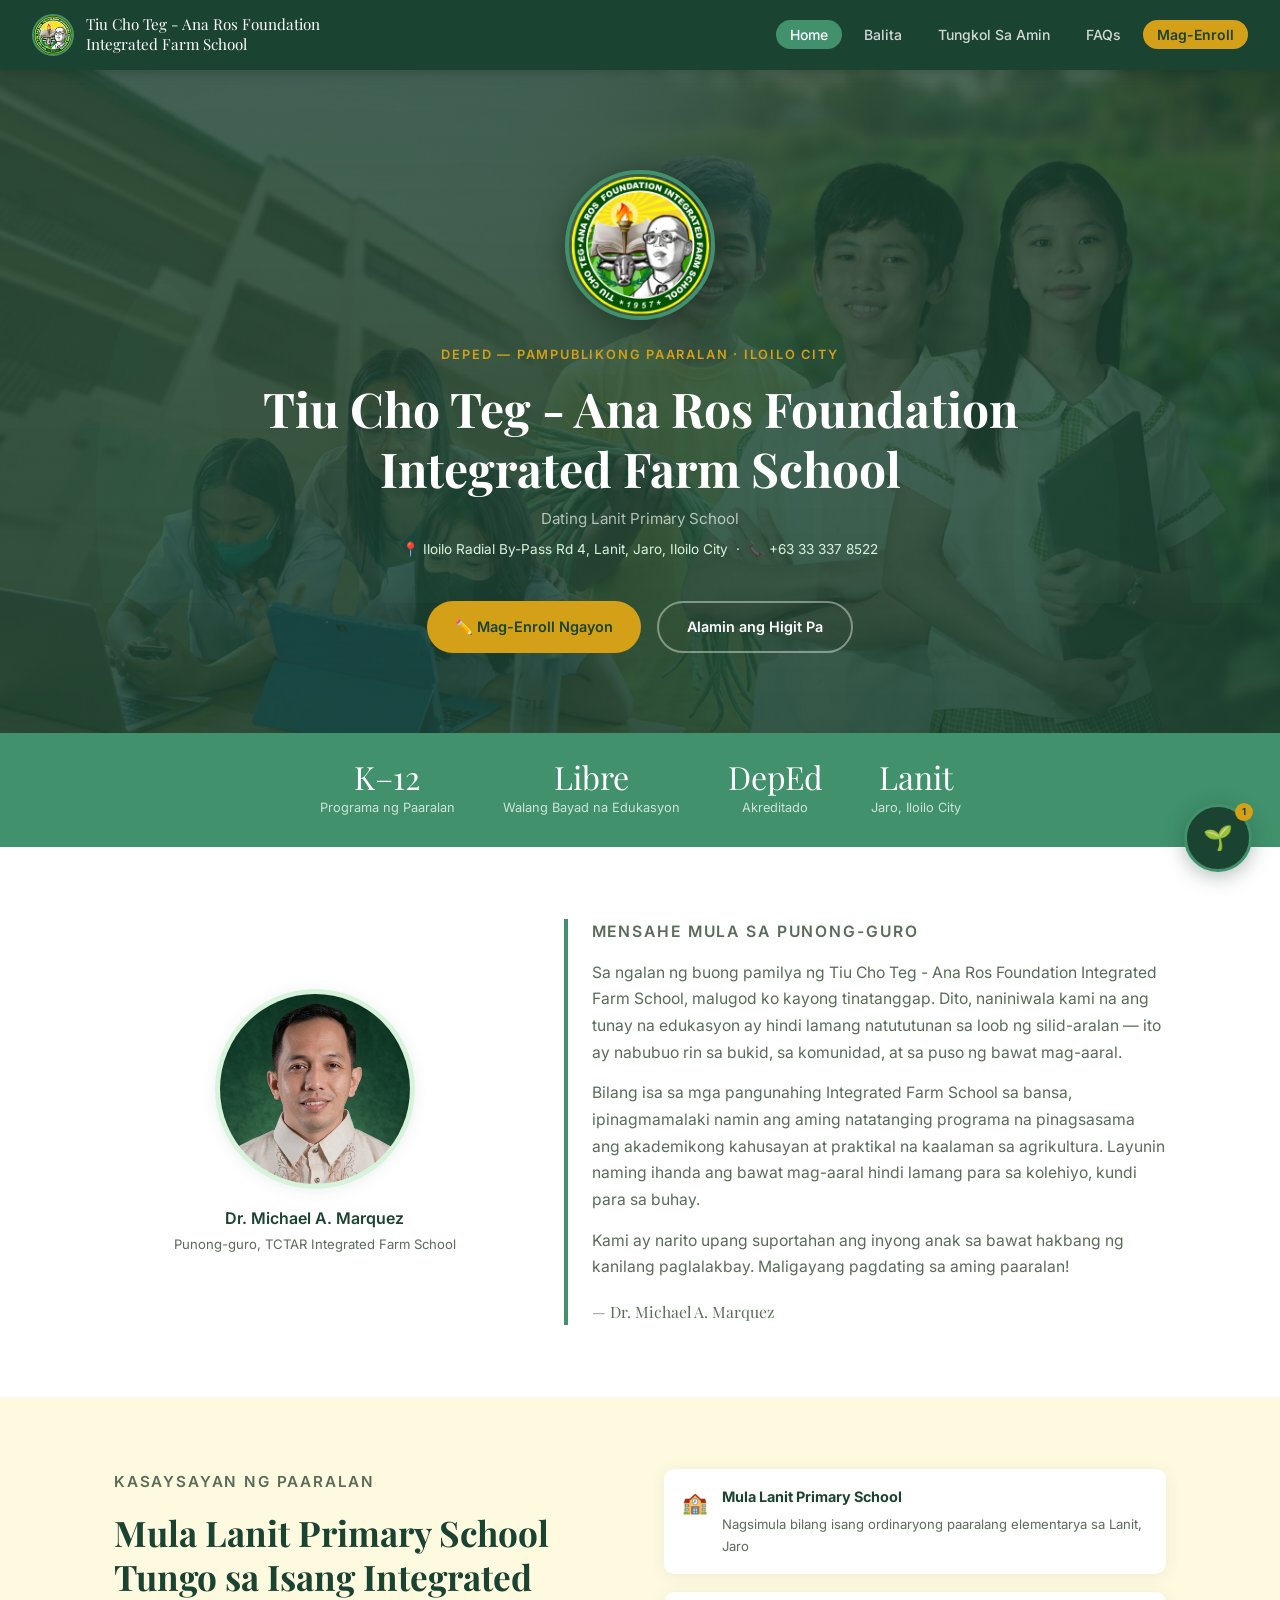
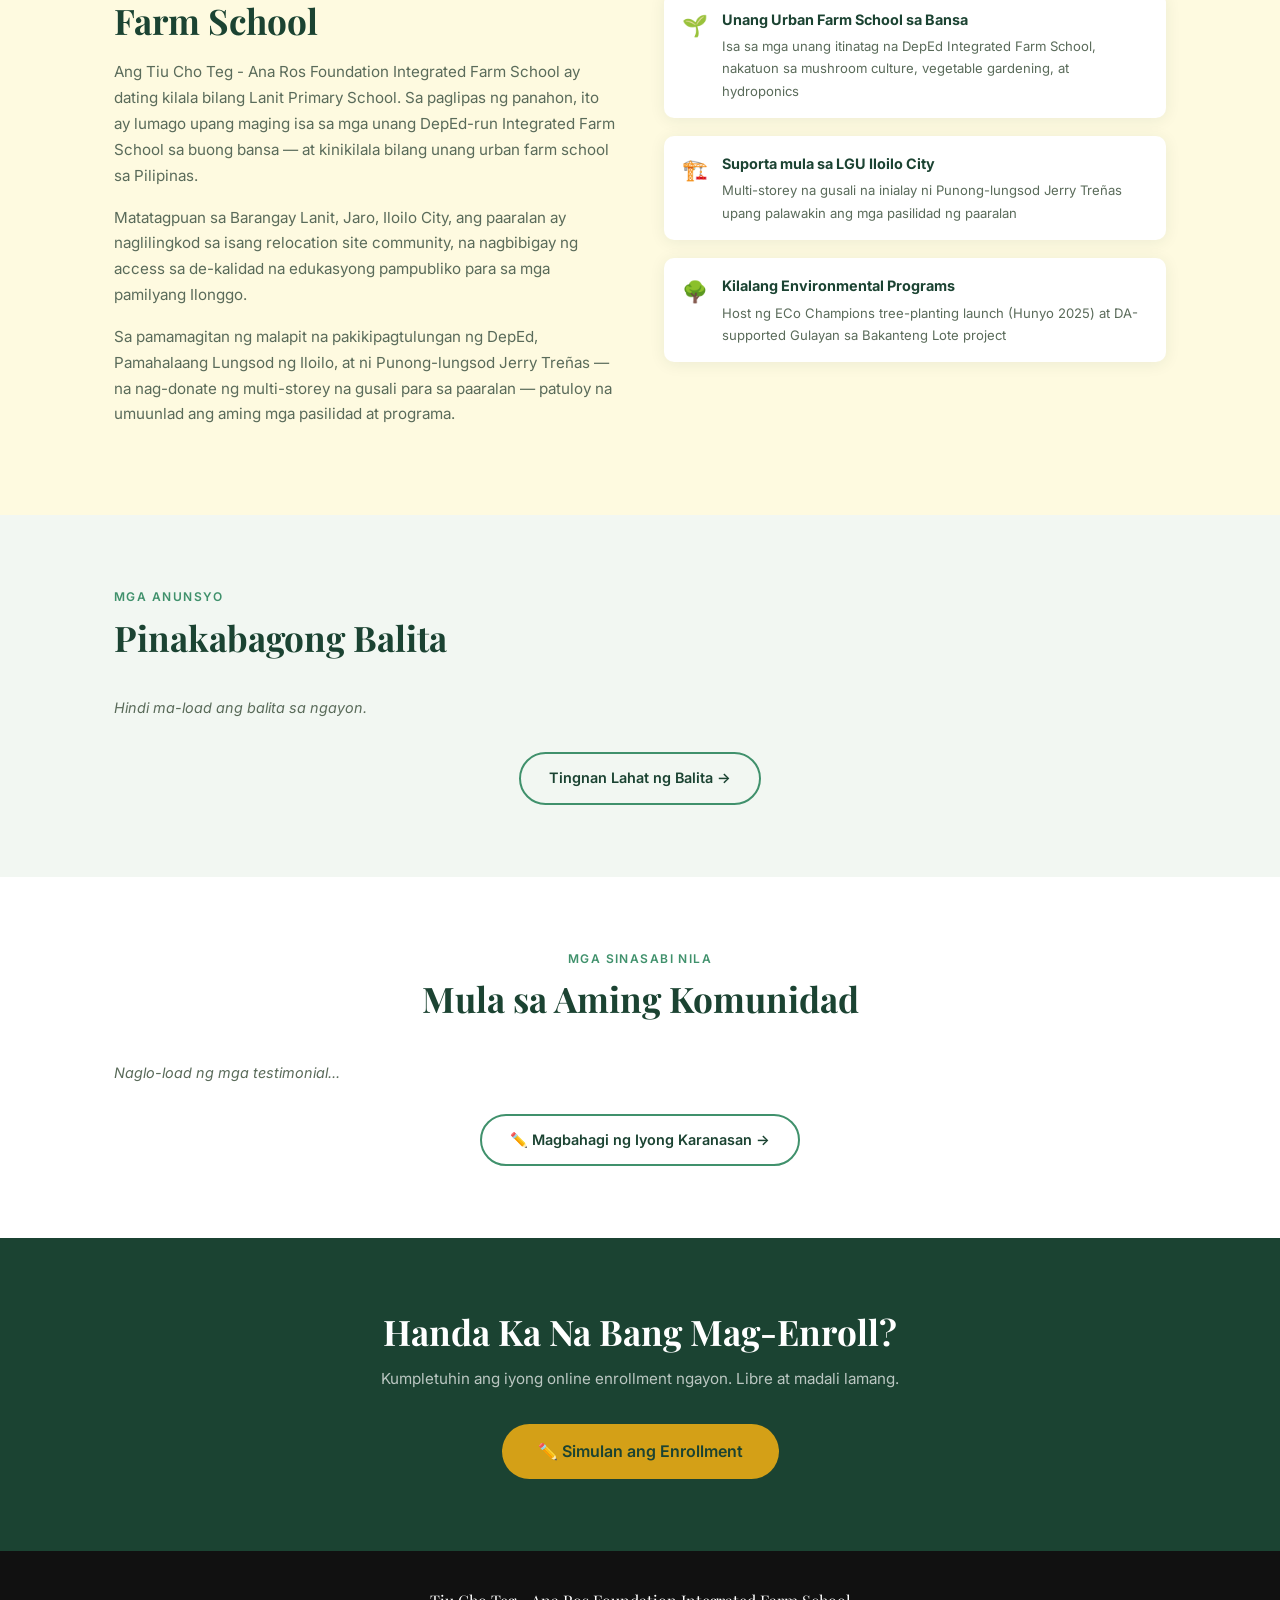
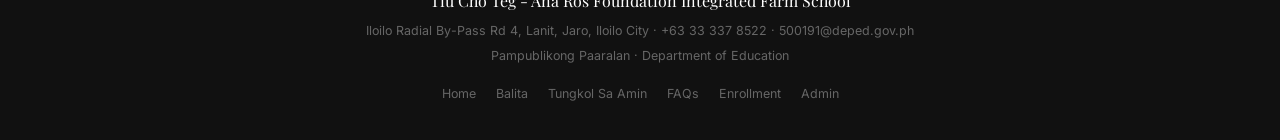
==== commit fbdf3c10: "Add files via upload" ====
--- a/index.html
+++ b/index.html
@@ -315,14 +315,7 @@
   height: 200px;
   border-radius: 50%;
   margin: 0 auto 16px;
-  background: var(--green-dark);
-  color: var(--white);
-  display: flex;
-  align-items: center;
-  justify-content: center;
-  font-family: 'Playfair Display', serif;
-  font-size: 3rem;
-  font-weight: 700;
+  object-fit: cover;
   border: 5px solid var(--green-light);
   box-shadow: var(--shadow);
 }
@@ -774,7 +767,7 @@
     <div class="container">
       <div class="principal-grid">
         <div class="principal-photo-wrap">
-          <div class="principal-photo">MM</div>
+          <img src="assets/mike.png" alt="Dr. Michael A. Marquez" class="principal-photo" />
           <div class="principal-name">Dr. Michael A. Marquez</div>
           <div class="principal-role">Punong-guro, TCTAR Integrated Farm School</div>
         </div>
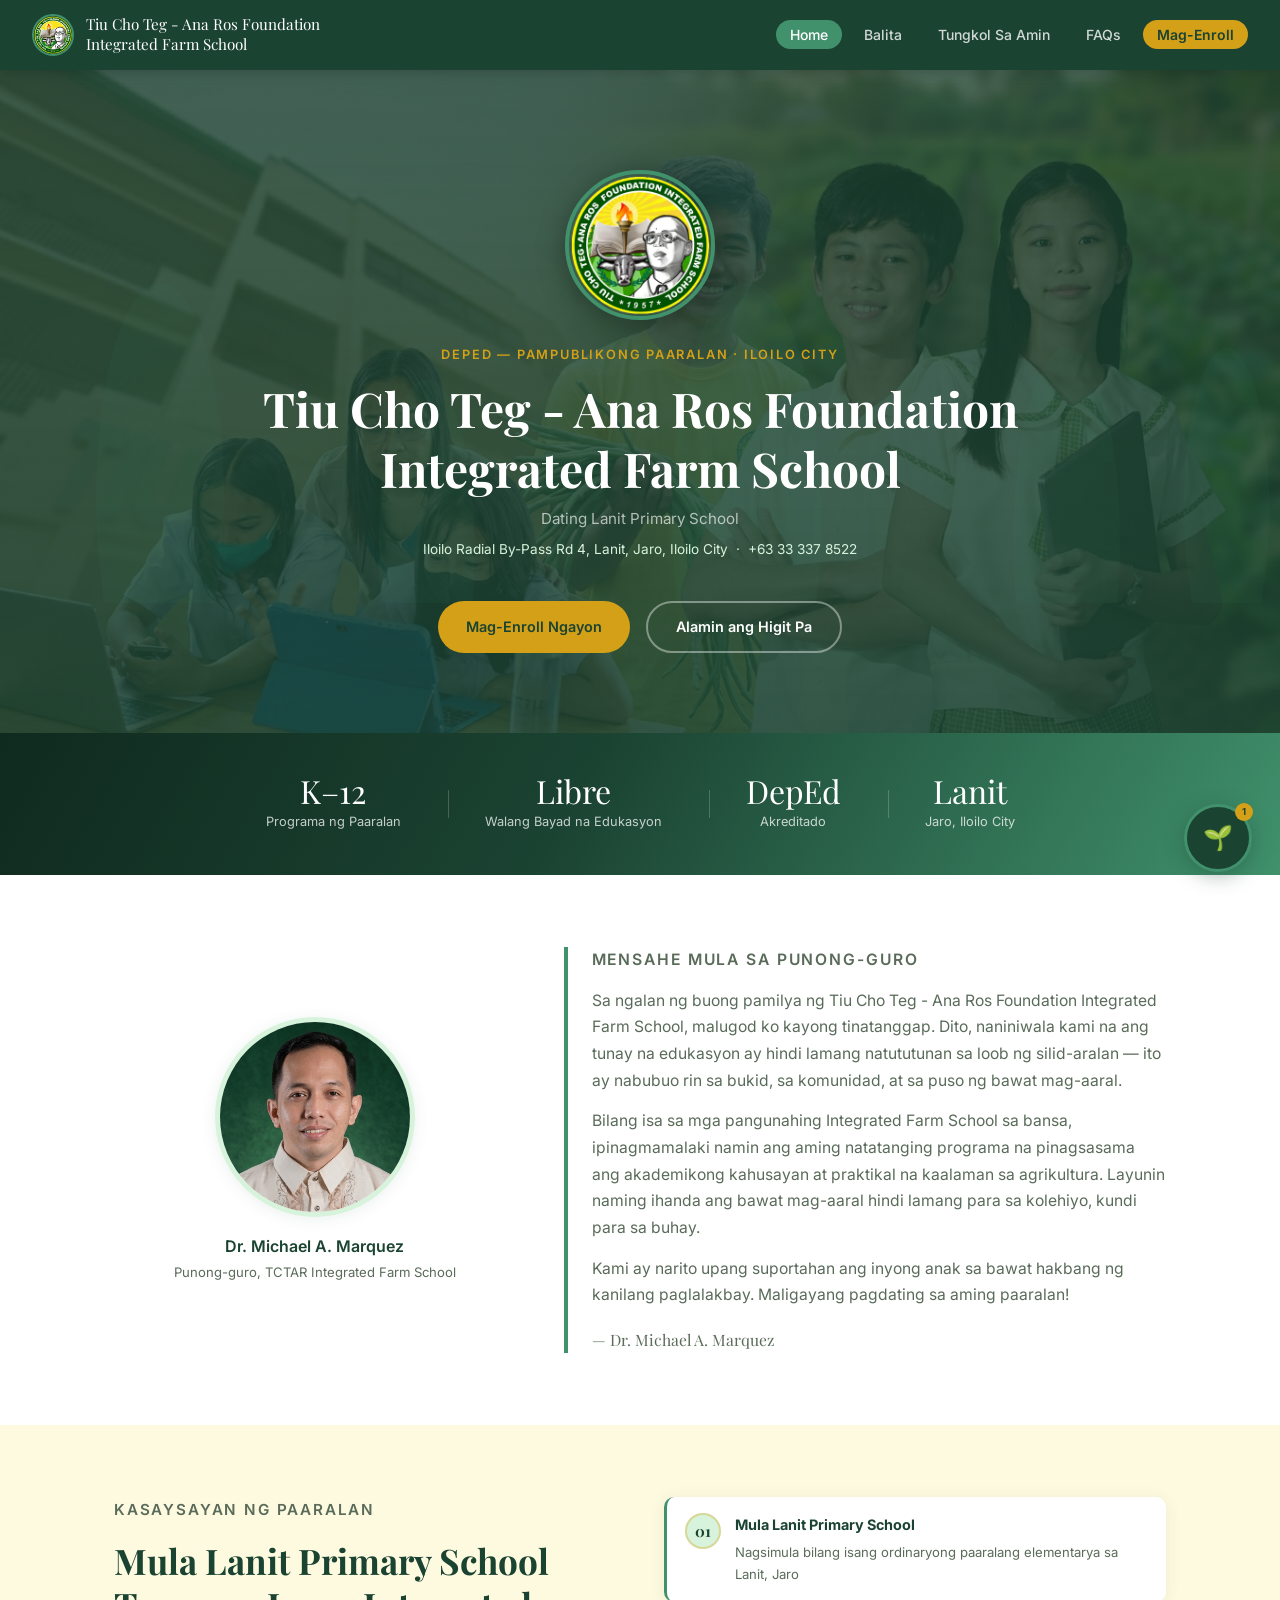
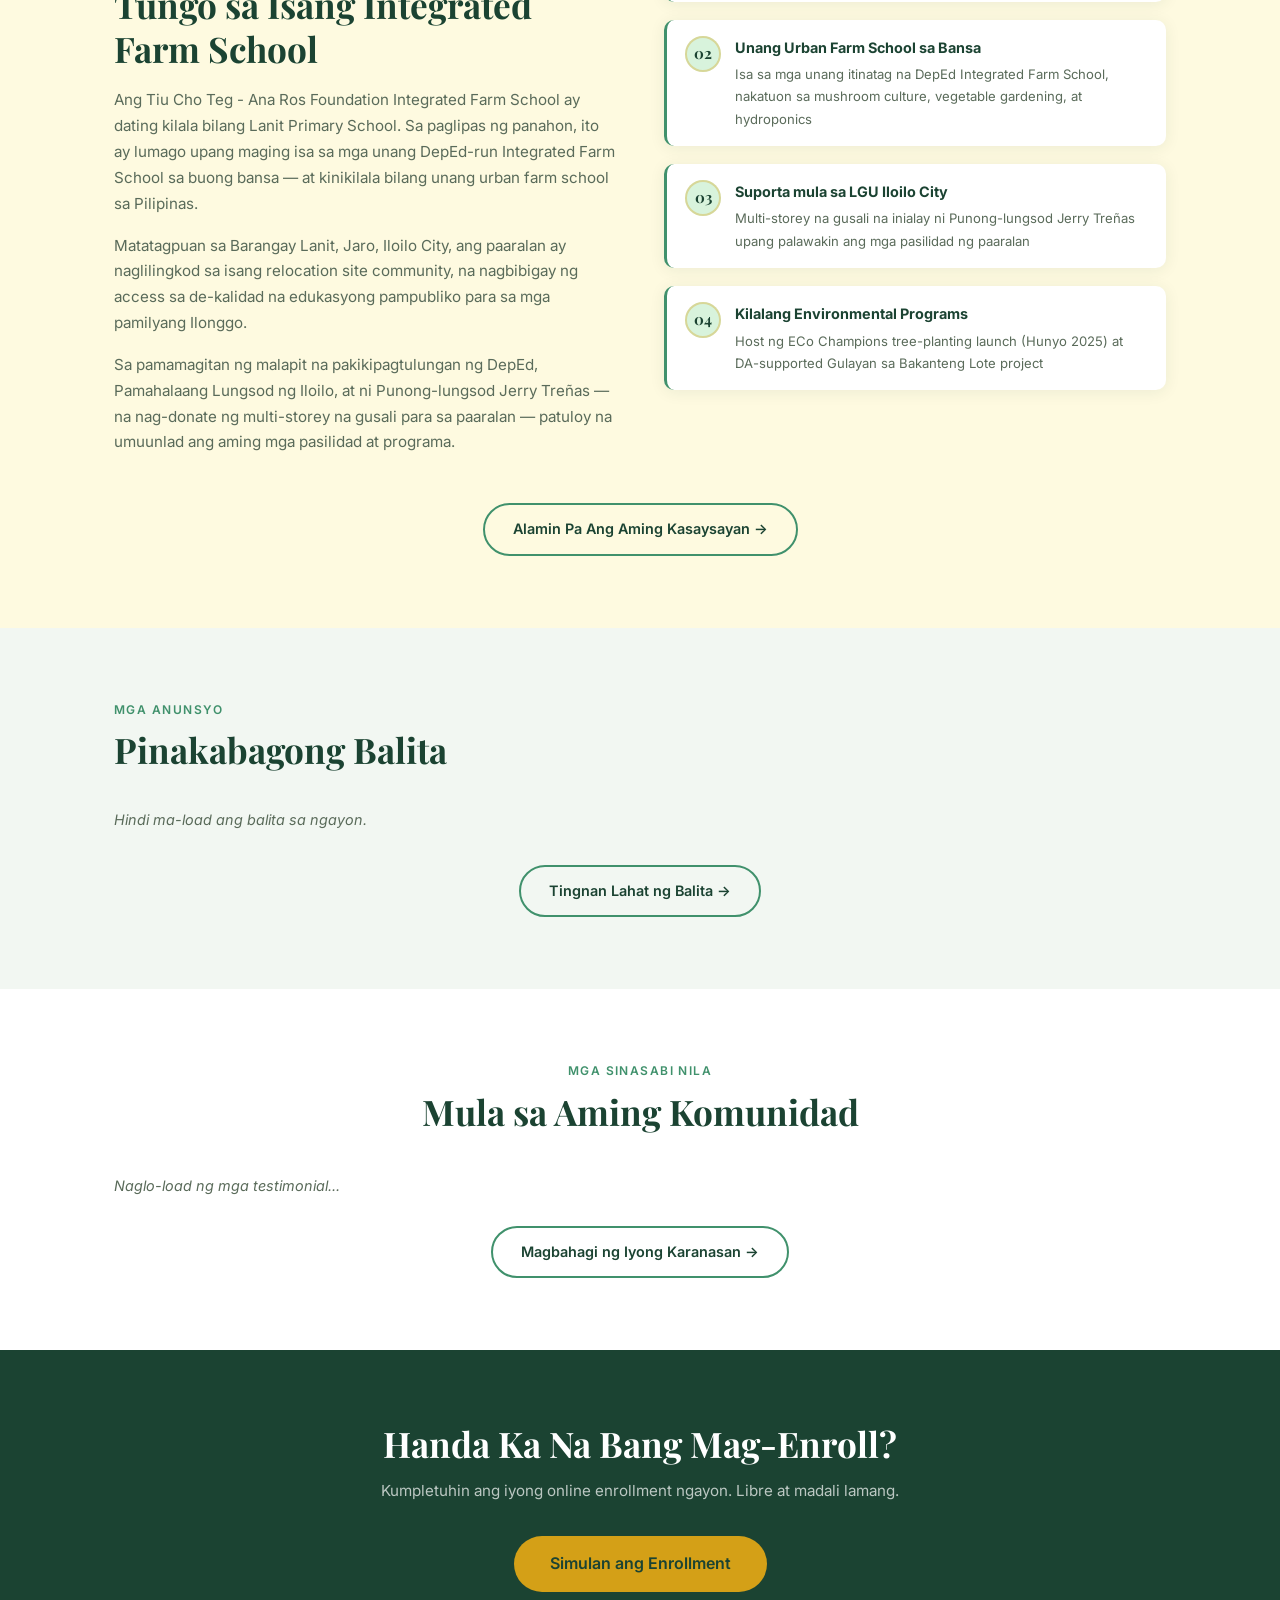
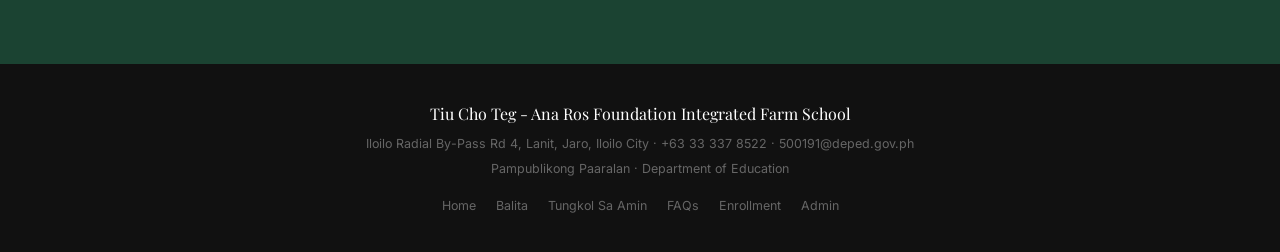
==== commit 4c7636eb: "Add files via upload" ====
--- a/index.html
+++ b/index.html
@@ -12,6 +12,7 @@
 ============================================================ */
 :root {
   --green-dark:   #1B4332;
+  --green-deep:   #0F2A1E;
   --green-mid:    #40916C;
   --green-light:  #D8F3DC;
   --cream:        #FEFAE0;
@@ -19,9 +20,13 @@
   --text:         #1C1C1C;
   --text-muted:   #5A6B5A;
   --gold:         #D4A017;
+  --gold-deep:    #A9790F;
+  --gold-soft:    #F6E9C9;
+  --gold-soft-text: #8A6410;
   --white:        #FFFFFF;
   --radius:       10px;
   --shadow:       0 2px 16px rgba(27,67,50,0.08);
+  --shadow-lg:    0 8px 32px rgba(15,42,30,0.16);
 }
 
 /* ============================================================
@@ -134,7 +139,7 @@
 }
 
 .nav-enroll:hover {
-  background: #b8880f !important;
+  background: var(--gold-deep) !important;
   color: var(--white) !important;
 }
 
@@ -260,18 +265,48 @@
    STATS STRIP
 ============================================================ */
 #stats {
-  background: var(--green-mid);
-  padding: 28px 24px;
+  background: linear-gradient(120deg, var(--green-deep) 0%, var(--green-dark) 45%, var(--green-mid) 100%);
+  padding: 30px 24px;
 }
 
 .stats-grid {
   display: flex;
   justify-content: center;
-  gap: 48px;
+  gap: 12px;
   flex-wrap: wrap;
   max-width: 1100px;
   margin: 0 auto;
   text-align: center;
+}
+
+.stat-link {
+  position: relative;
+  display: block;
+  padding: 12px 36px;
+  border-radius: var(--radius);
+  text-decoration: none;
+  transition: background 0.2s, transform 0.15s;
+}
+
+.stat-link:not(:first-child)::before {
+  content: '';
+  position: absolute;
+  left: -1px;
+  top: 50%;
+  transform: translateY(-50%);
+  width: 1px;
+  height: 28px;
+  background: rgba(255,255,255,0.2);
+}
+
+@media (max-width: 640px) {
+  .stat-link:not(:first-child)::before { display: none; }
+}
+
+.stat-link:hover,
+.stat-link:focus-visible {
+  background: rgba(255,255,255,0.08);
+  transform: translateY(-2px);
 }
 
 .stat-number {
@@ -286,6 +321,8 @@
   color: rgba(255,255,255,0.75);
   margin-top: 4px;
 }
+
+.stat-link:hover .stat-number { color: var(--gold-soft); }
 
 /* ============================================================
    PRINCIPAL WELCOME SECTION
@@ -391,11 +428,30 @@
   border-radius: var(--radius);
   padding: 16px 18px;
   box-shadow: var(--shadow);
+  border-left: 3px solid var(--green-mid);
+  transition: box-shadow 0.2s, transform 0.2s, border-color 0.2s;
+}
+
+.milestone-item:hover {
+  box-shadow: var(--shadow-lg);
+  transform: translateX(2px);
+  border-left-color: var(--gold);
 }
 
 .milestone-icon {
-  font-size: 1.3rem;
   flex-shrink: 0;
+  width: 36px;
+  height: 36px;
+  border-radius: 50%;
+  background: var(--green-light);
+  color: var(--green-dark);
+  font-family: 'Playfair Display', serif;
+  font-weight: 700;
+  font-size: 0.95rem;
+  display: flex;
+  align-items: center;
+  justify-content: center;
+  box-shadow: inset 0 0 0 2px rgba(212,160,23,0.35);
 }
 
 .milestone-item h4 {
@@ -492,8 +548,8 @@
 }
 
 .badge-gold {
-  background: #FFF3CD;
-  color: #856404;
+  background: var(--gold-soft);
+  color: var(--gold-soft-text);
 }
 
 .announcement-card h3 {
@@ -726,9 +782,9 @@
       <p class="hero-tagline">DepEd — Pampublikong Paaralan · Iloilo City</p>
       <h1 class="hero-title">Tiu Cho Teg - Ana Ros Foundation Integrated Farm School</h1>
       <p class="hero-sub">Dating Lanit Primary School</p>
-      <p class="hero-location">📍 Iloilo Radial By-Pass Rd 4, Lanit, Jaro, Iloilo City &nbsp;·&nbsp; 📞 +63 33 337 8522</p>
+      <p class="hero-location">Iloilo Radial By-Pass Rd 4, Lanit, Jaro, Iloilo City &nbsp;·&nbsp; +63 33 337 8522</p>
       <div class="hero-actions">
-        <a href="enrollment.html" class="btn btn-primary">✏️ Mag-Enroll Ngayon</a>
+        <a href="enrollment.html" class="btn btn-primary">Mag-Enroll Ngayon</a>
         <a href="about.html" class="btn btn-outline">Alamin ang Higit Pa</a>
       </div>
     </div>
@@ -739,22 +795,22 @@
   ============================================================ -->
   <section id="stats">
     <div class="stats-grid">
-      <div>
+      <a href="about.html#program-k12" class="stat-link">
         <div class="stat-number">K–12</div>
         <div class="stat-label">Programa ng Paaralan</div>
-      </div>
-      <div>
+      </a>
+      <a href="about.html#free-education" class="stat-link">
         <div class="stat-number">Libre</div>
         <div class="stat-label">Walang Bayad na Edukasyon</div>
-      </div>
-      <div>
+      </a>
+      <a href="about.html#deped-accredited" class="stat-link">
         <div class="stat-number">DepEd</div>
         <div class="stat-label">Akreditado</div>
-      </div>
-      <div>
+      </a>
+      <a href="about.html#location" class="stat-link">
         <div class="stat-number">Lanit</div>
         <div class="stat-label">Jaro, Iloilo City</div>
-      </div>
+      </a>
     </div>
   </section>
 
@@ -797,34 +853,37 @@
         </div>
         <div class="history-milestones">
           <div class="milestone-item">
-            <div class="milestone-icon">🏫</div>
+            <div class="milestone-icon">01</div>
             <div>
               <h4>Mula Lanit Primary School</h4>
               <p>Nagsimula bilang isang ordinaryong paaralang elementarya sa Lanit, Jaro</p>
             </div>
           </div>
           <div class="milestone-item">
-            <div class="milestone-icon">🌱</div>
+            <div class="milestone-icon">02</div>
             <div>
               <h4>Unang Urban Farm School sa Bansa</h4>
               <p>Isa sa mga unang itinatag na DepEd Integrated Farm School, nakatuon sa mushroom culture, vegetable gardening, at hydroponics</p>
             </div>
           </div>
           <div class="milestone-item">
-            <div class="milestone-icon">🏗️</div>
+            <div class="milestone-icon">03</div>
             <div>
               <h4>Suporta mula sa LGU Iloilo City</h4>
               <p>Multi-storey na gusali na inialay ni Punong-lungsod Jerry Treñas upang palawakin ang mga pasilidad ng paaralan</p>
             </div>
           </div>
           <div class="milestone-item">
-            <div class="milestone-icon">🌳</div>
+            <div class="milestone-icon">04</div>
             <div>
               <h4>Kilalang Environmental Programs</h4>
               <p>Host ng ECo Champions tree-planting launch (Hunyo 2025) at DA-supported Gulayan sa Bakanteng Lote project</p>
             </div>
           </div>
         </div>
+      </div>
+      <div style="text-align:center; margin-top:32px;">
+        <a href="about.html" class="btn btn-outline" style="color:var(--green-dark); border-color:var(--green-mid);">Alamin Pa Ang Aming Kasaysayan →</a>
       </div>
     </div>
   </section>
@@ -875,7 +934,7 @@
       </div>
       <p class="testimonial-disclaimer" id="testimonialDisclaimer" style="display:none;">Halimbawang mga testimonial lamang ito — palitan ng aktuwal na mga sinasabi ng mga magulang, mag-aaral, at alumni bago ilathala.</p>
       <div style="text-align:center; margin-top:28px;">
-        <a href="submit-testimonial.html" class="btn btn-outline" style="color:var(--green-dark); border-color:var(--green-mid);">✏️ Magbahagi ng Iyong Karanasan →</a>
+        <a href="submit-testimonial.html" class="btn btn-outline" style="color:var(--green-dark); border-color:var(--green-mid);">Magbahagi ng Iyong Karanasan →</a>
       </div>
     </div>
   </section>
@@ -887,7 +946,7 @@
     <h2>Handa Ka Na Bang Mag-Enroll?</h2>
     <p>Kumpletuhin ang iyong online enrollment ngayon. Libre at madali lamang.</p>
     <a href="enrollment.html" class="btn btn-primary" style="font-size:1rem; padding:14px 36px;">
-      ✏️ Simulan ang Enrollment
+      Simulan ang Enrollment
     </a>
   </section>
 
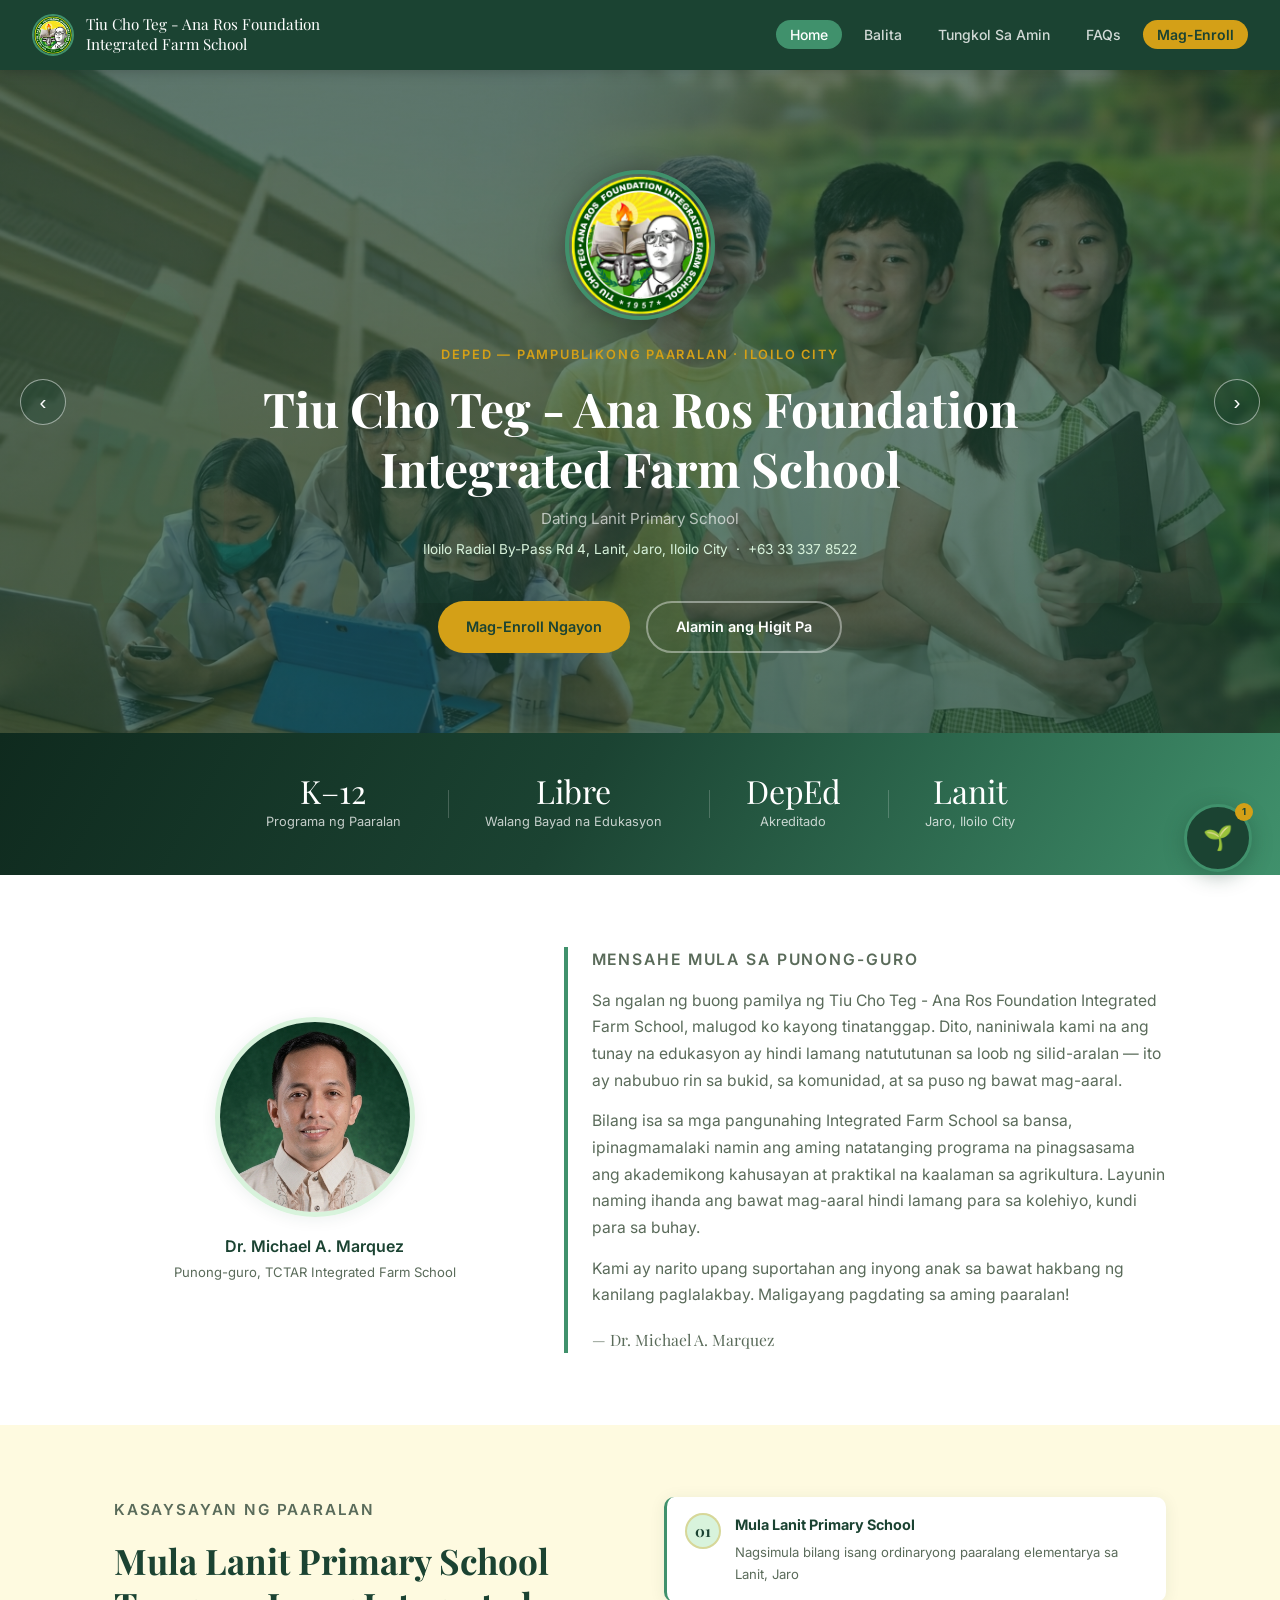
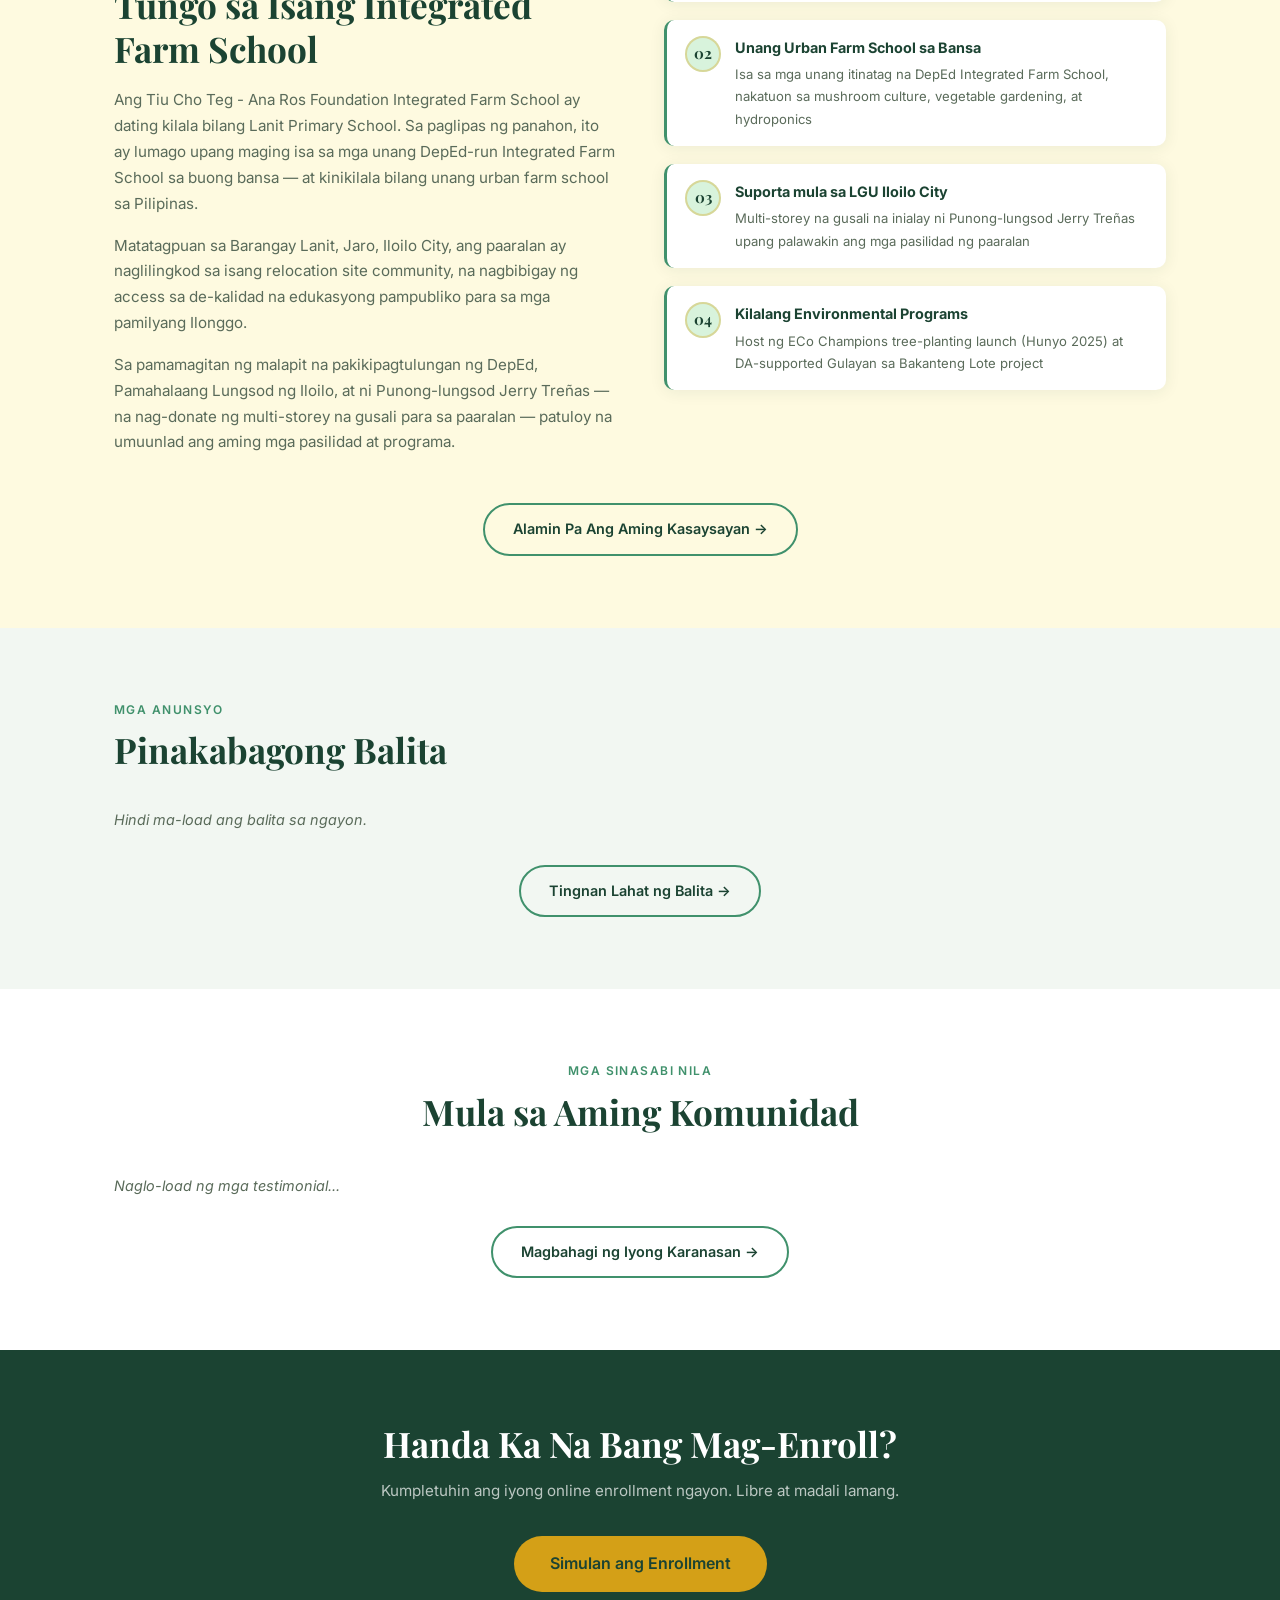
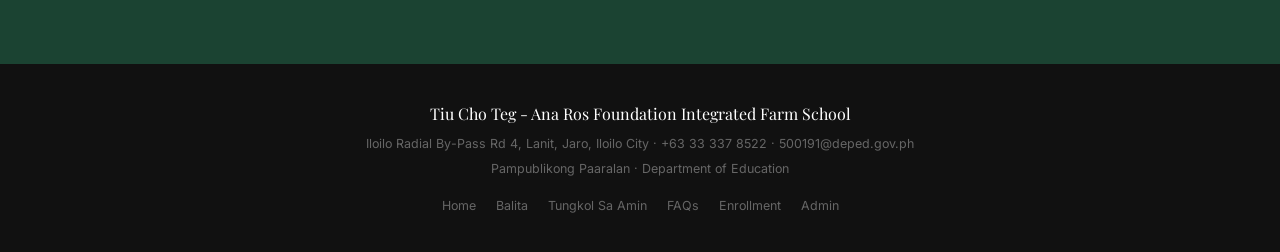
==== commit df40cd90: "Add files via upload" ====
--- a/index.html
+++ b/index.html
@@ -148,12 +148,68 @@
 ============================================================ */
 #hero {
   position: relative;
-  background:
-    linear-gradient(180deg, rgba(27,67,50,0.78), rgba(27,67,50,0.88)),
-    url('assets/Hero.png') center center / cover no-repeat;
   overflow: hidden;
   padding: 100px 24px 80px;
   text-align: center;
+}
+
+.hero-slides {
+  position: absolute;
+  inset: 0;
+  z-index: 0;
+}
+
+.hero-slide {
+  position: absolute;
+  inset: 0;
+  background-position: center center;
+  background-size: cover;
+  background-repeat: no-repeat;
+  opacity: 0;
+  transition: opacity 1s ease;
+}
+
+.hero-slide.active { opacity: 1; }
+
+.hero-overlay {
+  position: absolute;
+  inset: 0;
+  background: linear-gradient(180deg, rgba(27,67,50,0.62), rgba(27,67,50,0.72));
+  z-index: 1;
+  pointer-events: none;
+}
+
+.hero-carousel-btn {
+  position: absolute;
+  top: 50%;
+  transform: translateY(-50%);
+  z-index: 3;
+  width: 46px;
+  height: 46px;
+  border-radius: 50%;
+  border: 1.5px solid rgba(255,255,255,0.5);
+  background: rgba(27,67,50,0.35);
+  color: var(--white);
+  font-size: 1.3rem;
+  display: flex;
+  align-items: center;
+  justify-content: center;
+  cursor: pointer;
+  transition: background 0.2s, border-color 0.2s;
+}
+
+.hero-carousel-btn:hover {
+  background: rgba(27,67,50,0.6);
+  border-color: var(--gold);
+}
+
+.hero-carousel-btn.prev { left: 20px; }
+.hero-carousel-btn.next { right: 20px; }
+
+@media (max-width: 640px) {
+  .hero-carousel-btn { width: 38px; height: 38px; font-size: 1.1rem; }
+  .hero-carousel-btn.prev { left: 10px; }
+  .hero-carousel-btn.next { right: 10px; }
 }
 
 .hero-bg {
@@ -161,6 +217,7 @@
   inset: 0;
   opacity: 0.06;
   pointer-events: none;
+  z-index: 2;
 }
 
 .leaf {
@@ -183,7 +240,7 @@
 
 .hero-content {
   position: relative;
-  z-index: 1;
+  z-index: 3;
 }
 
 .hero-logo {
@@ -767,6 +824,19 @@
        HERO
   ============================================================ -->
   <section id="hero">
+    <div class="hero-slides" id="heroSlides">
+      <div class="hero-slide active" style="background-image: url('assets/Hero.png');"></div>
+      <div class="hero-slide" style="background-image: url('assets/pic1.jpg');"></div>
+      <div class="hero-slide" style="background-image: url('assets/pic2.jpg');"></div>
+      <div class="hero-slide" style="background-image: url('assets/pic3.jpg');"></div>
+      <div class="hero-slide" style="background-image: url('assets/pic4.jpg');"></div>
+      <div class="hero-slide" style="background-image: url('assets/pic5.jpg');"></div>
+    </div>
+    <div class="hero-overlay"></div>
+
+    <button type="button" class="hero-carousel-btn prev" onclick="heroCarouselMove(-1)" aria-label="Previous slide">&#8249;</button>
+    <button type="button" class="hero-carousel-btn next" onclick="heroCarouselMove(1)" aria-label="Next slide">&#8250;</button>
+
     <svg class="hero-bg" viewBox="0 0 1200 500" preserveAspectRatio="xMidYMid slice">
       <g fill="#40916C">
         <ellipse class="leaf" cx="150" cy="400" rx="60" ry="200" />
@@ -1148,5 +1218,32 @@
 loadData();
   </script>
   <script src="chatbot.js"></script>
+
+  <script>
+    /* ---- Hero background carousel ---- */
+    (function () {
+      const slides = document.querySelectorAll('#heroSlides .hero-slide');
+      let heroIndex = 0;
+      let heroAutoplayTimer = null;
+
+      function showHeroSlide(i) {
+        slides[heroIndex].classList.remove('active');
+        heroIndex = (i + slides.length) % slides.length;
+        slides[heroIndex].classList.add('active');
+      }
+
+      window.heroCarouselMove = function (direction) {
+        showHeroSlide(heroIndex + direction);
+        restartHeroAutoplay();
+      };
+
+      function restartHeroAutoplay() {
+        clearInterval(heroAutoplayTimer);
+        heroAutoplayTimer = setInterval(() => showHeroSlide(heroIndex + 1), 6000);
+      }
+
+      if (slides.length) restartHeroAutoplay();
+    })();
+  </script>
 </body>
 </html>
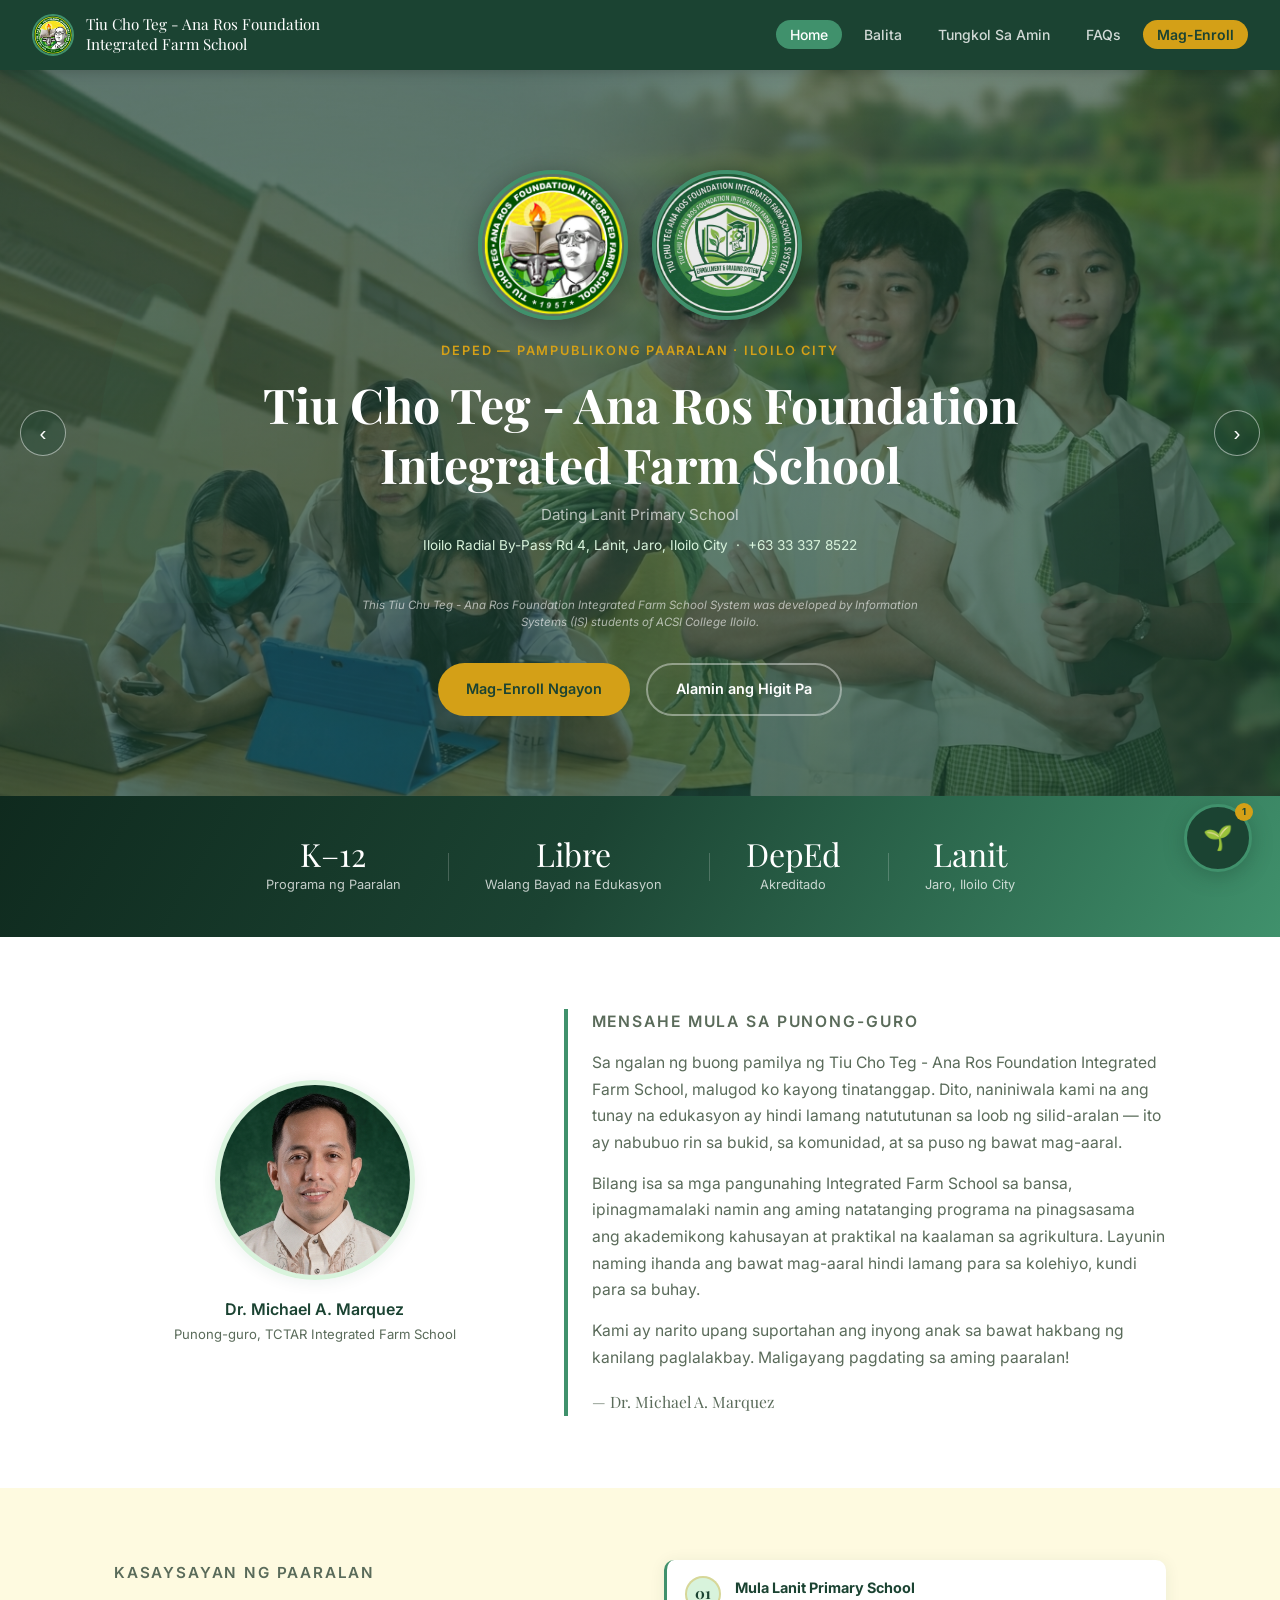
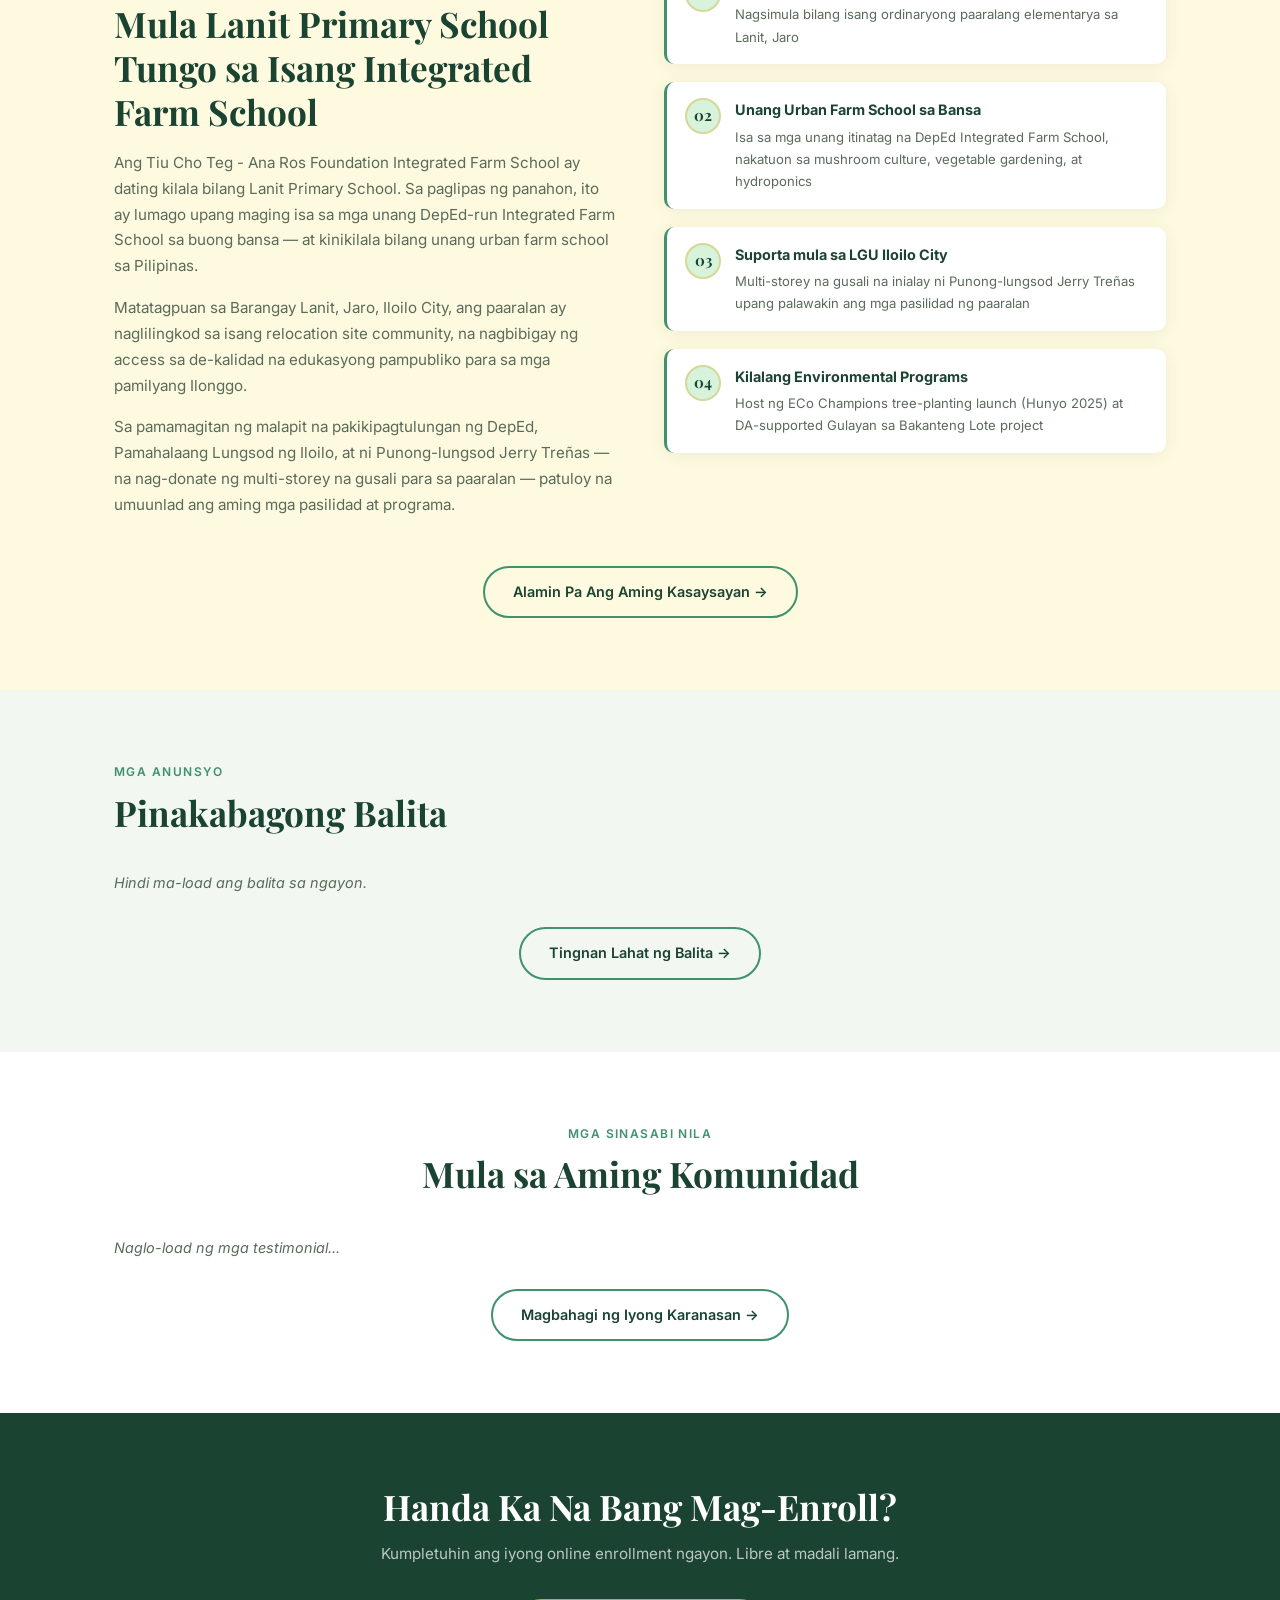
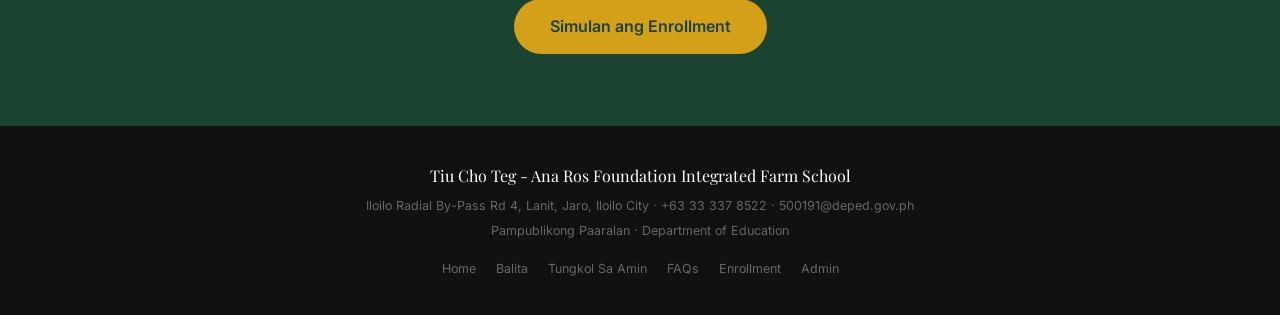
==== commit dac8c786: "Add files via upload" ====
--- a/index.html
+++ b/index.html
@@ -253,6 +253,32 @@
   box-shadow: 0 6px 28px rgba(0,0,0,0.35);
 }
 
+.hero-logos {
+  display: flex;
+  align-items: center;
+  justify-content: center;
+  gap: 24px;
+  margin: 0 auto 20px;
+}
+
+.hero-logos .hero-logo {
+  margin: 0;
+}
+
+@media (max-width: 480px) {
+  .hero-logos { gap: 14px; }
+  .hero-logos .hero-logo { width: 100px; height: 100px; }
+}
+
+.hero-credit {
+  font-size: 0.72rem;
+  font-style: italic;
+  color: rgba(255,255,255,0.6);
+  max-width: 560px;
+  margin: 0 auto 32px;
+  line-height: 1.5;
+}
+
 .hero-tagline {
   font-size: 0.8rem;
   font-weight: 600;
@@ -848,11 +874,15 @@
     </svg>
 
     <div class="hero-content">
-      <img src="assets/logo.png" alt="School Logo" class="hero-logo" />
+      <div class="hero-logos">
+        <img src="assets/logo.png" alt="School Logo" class="hero-logo" />
+        <img src="assets/grouplogo.png" alt="ACSI College Iloilo Group Logo" class="hero-logo" />
+      </div>
       <p class="hero-tagline">DepEd — Pampublikong Paaralan · Iloilo City</p>
       <h1 class="hero-title">Tiu Cho Teg - Ana Ros Foundation Integrated Farm School</h1>
       <p class="hero-sub">Dating Lanit Primary School</p>
       <p class="hero-location">Iloilo Radial By-Pass Rd 4, Lanit, Jaro, Iloilo City &nbsp;·&nbsp; +63 33 337 8522</p>
+      <p class="hero-credit">This Tiu Chu Teg - Ana Ros Foundation Integrated Farm School System was developed by Information Systems (IS) students of ACSI College Iloilo.</p>
       <div class="hero-actions">
         <a href="enrollment.html" class="btn btn-primary">Mag-Enroll Ngayon</a>
         <a href="about.html" class="btn btn-outline">Alamin ang Higit Pa</a>
@@ -1104,20 +1134,73 @@
 
 async function loadData() {
   try {
-    const [annRes, vidRes, testRes] = await Promise.all([
+    const [annRes, vidRes, testRes, principalRes] = await Promise.all([
       fetch(`${API}/website/announcements`),
       fetch(`${API}/website/video`),
-      fetch(`${API}/website/testimonials`)
+      fetch(`${API}/website/testimonials`),
+      fetch(`${API}/website/principal`)
     ]);
     const announcements = await annRes.json();
     const video = await vidRes.json();
     const testimonials = await testRes.json();
+    const principal = await principalRes.json();
     renderLatestAnnouncement(announcements[0] || null);
     renderVideo(video);
     renderTestimonials(testimonials);
+    renderPrincipal(principal);
   } catch (e) {
     document.getElementById('announcementsGrid').innerHTML =
       '<p class="no-content">Hindi ma-load ang balita sa ngayon.</p>';
+  }
+}
+
+// Fills in the principal's photo/name/role/message from the API.
+// If nothing has been set in the admin panel yet, the section keeps
+// whatever placeholder content is already in the HTML below.
+function renderPrincipal(principal) {
+  if (!principal) return;
+
+  if (principal.photo_url) {
+    const img = document.querySelector('.principal-photo');
+    if (img) {
+      img.src = principal.photo_url;
+      if (principal.name) img.alt = principal.name;
+    }
+  }
+  if (principal.name) {
+    const nameEl = document.querySelector('.principal-name');
+    if (nameEl) nameEl.textContent = principal.name;
+  }
+  if (principal.role) {
+    const roleEl = document.querySelector('.principal-role');
+    if (roleEl) roleEl.textContent = principal.role;
+  }
+  if (principal.message) {
+    const quoteEl = document.querySelector('.principal-quote');
+    if (quoteEl) {
+      const paragraphs = principal.message
+        .split(/\n\s*\n/)
+        .map(p => p.trim())
+        .filter(Boolean);
+
+      const labelEl = quoteEl.querySelector('.section-label');
+      quoteEl.innerHTML = '';
+      if (labelEl) quoteEl.appendChild(labelEl);
+
+      paragraphs.forEach(p => {
+        const pEl = document.createElement('p');
+        pEl.textContent = p;
+        quoteEl.appendChild(pEl);
+      });
+
+      const signoffEl = document.createElement('p');
+      signoffEl.className = 'principal-signoff';
+      signoffEl.textContent = principal.signoff || '';
+      quoteEl.appendChild(signoffEl);
+    }
+  } else if (principal.signoff) {
+    const signoffEl = document.querySelector('.principal-signoff');
+    if (signoffEl) signoffEl.textContent = principal.signoff;
   }
 }
 
